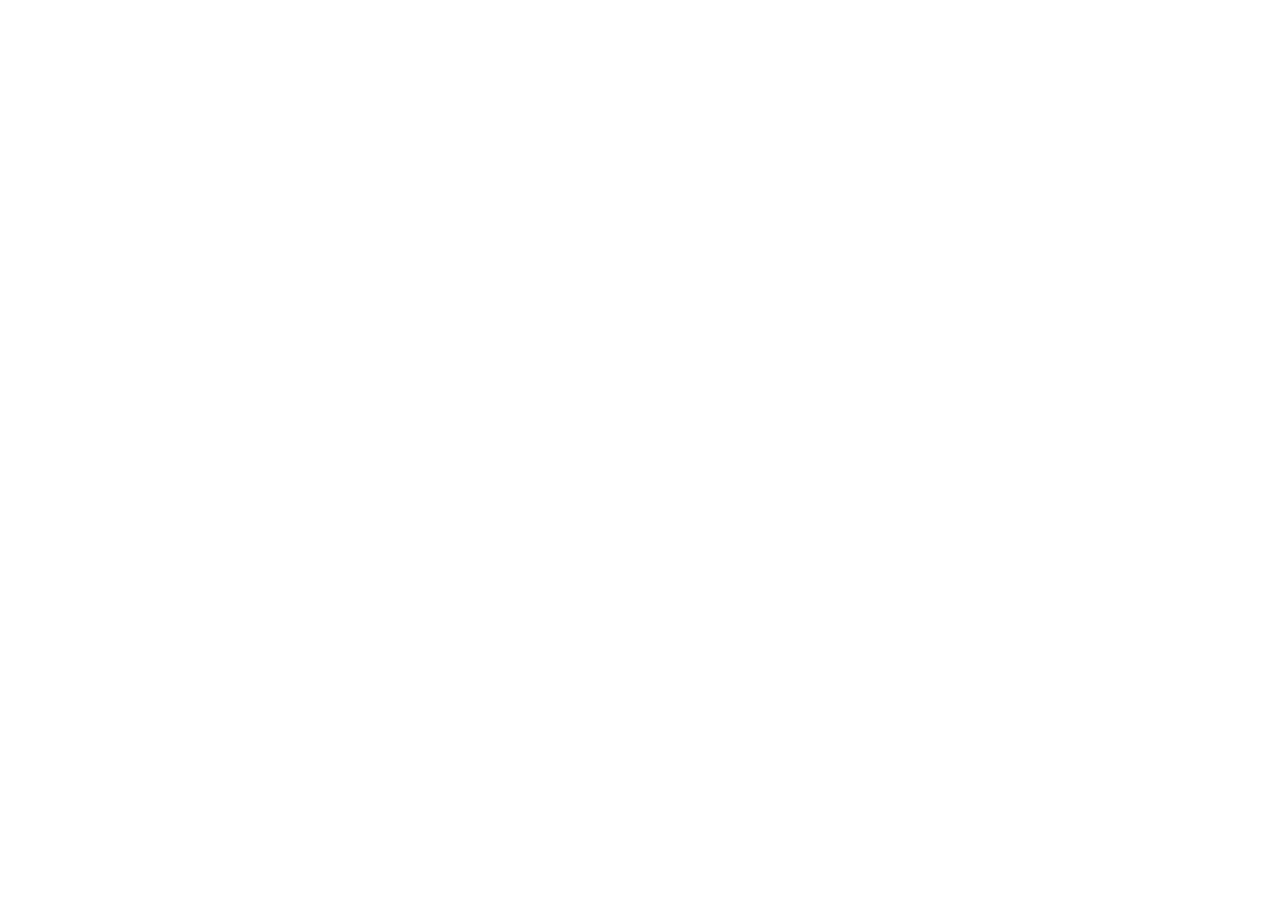
==== index.html @ 61090010 "Create apex redirect site" ====
<!doctype html>
<html lang="pt-BR">
  <head>
    <meta charset="utf-8">
    <meta name="viewport" content="width=device-width, initial-scale=1">
    <meta http-equiv="refresh" content="0;url=https://www.vitalos.com.br/">
    <link rel="canonical" href="https://www.vitalos.com.br/">
    <title>VitalOS — redirecionando</title>
    <script>
      (() => {
        const destination = new URL("https://www.vitalos.com.br/");
        destination.pathname = window.location.pathname || "/";
        destination.search = window.location.search;
        destination.hash = window.location.hash;
        window.location.replace(destination.href);
      })();
    </script>
  </head>
  <body>
    <p>
      Redirecionando para
      <a id="fallback" href="https://www.vitalos.com.br/">www.vitalos.com.br</a>.
    </p>
    <script>
      const fallback = document.getElementById("fallback");
      const destination = new URL("https://www.vitalos.com.br/");
      destination.pathname = window.location.pathname || "/";
      destination.search = window.location.search;
      destination.hash = window.location.hash;
      fallback.href = destination.href;
    </script>
  </body>
</html>
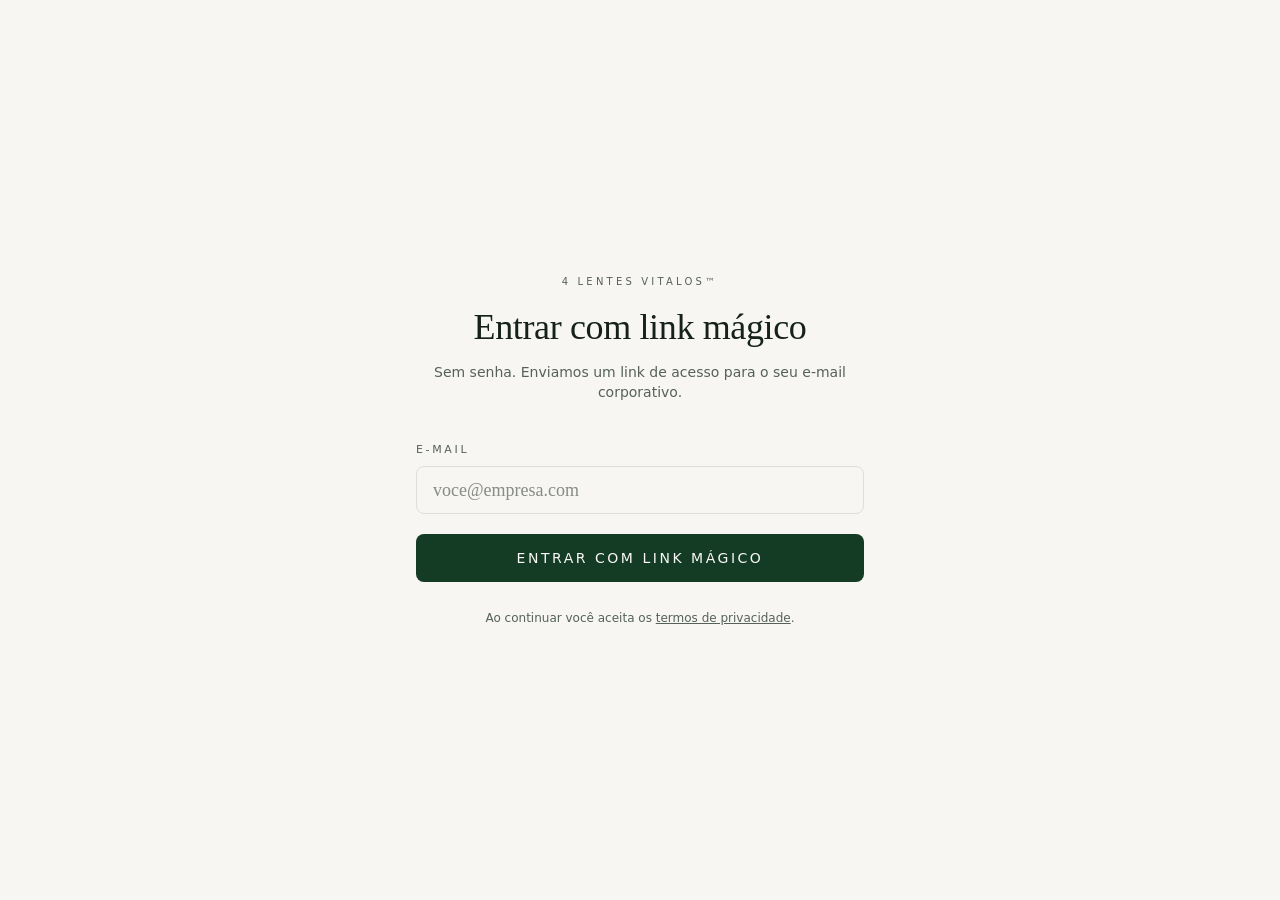
==== commit 9c47d1c9: "Serve hydrated VitalOS frontend" ====
--- a/index.html
+++ b/index.html
@@ -1,33 +1 @@
-<!doctype html>
-<html lang="pt-BR">
-  <head>
-    <meta charset="utf-8">
-    <meta name="viewport" content="width=device-width, initial-scale=1">
-    <meta http-equiv="refresh" content="0;url=https://www.vitalos.com.br/">
-    <link rel="canonical" href="https://www.vitalos.com.br/">
-    <title>VitalOS — redirecionando</title>
-    <script>
-      (() => {
-        const destination = new URL("https://www.vitalos.com.br/");
-        destination.pathname = window.location.pathname || "/";
-        destination.search = window.location.search;
-        destination.hash = window.location.hash;
-        window.location.replace(destination.href);
-      })();
-    </script>
-  </head>
-  <body>
-    <p>
-      Redirecionando para
-      <a id="fallback" href="https://www.vitalos.com.br/">www.vitalos.com.br</a>.
-    </p>
-    <script>
-      const fallback = document.getElementById("fallback");
-      const destination = new URL("https://www.vitalos.com.br/");
-      destination.pathname = window.location.pathname || "/";
-      destination.search = window.location.search;
-      destination.hash = window.location.hash;
-      fallback.href = destination.href;
-    </script>
-  </body>
-</html>
+<!DOCTYPE html><html lang="pt-BR"><head><meta charSet="utf-8"/><meta name="viewport" content="width=device-width, initial-scale=1, viewport-fit=cover"/><link rel="preload" as="image" href="/brand/vitalos/vitalos-logo-horizontal-on-light.png"/><link rel="preload" as="image" href="/brand/vitalos/vitalos-logo-horizontal-on-dark.png"/><link rel="preload" as="image" href="/brand/vitalos/vitalos-mark-512.png"/><link rel="stylesheet" href="/assets/styles-xPXv6V91.css" data-precedence="default"/><title>Programa VitalOS™ — Felicidade e Crescimento para Todos</title><meta name="theme-color" content="#0B3D2E"/><meta name="author" content="4 Lentes VitalOS™"/><meta property="og:type" content="website"/><meta name="twitter:card" content="summary_large_image"/><meta property="og:title" content="Programa VitalOS™ — Felicidade e Crescimento para Todos"/><meta name="twitter:title" content="Programa VitalOS™ — Felicidade e Crescimento para Todos"/><meta property="og:description" content="VitalOS™ — Sistema Operacional da Vitalidade Organizacional. Transforme bem-estar, riscos psicossociais, cultura e performance em dados, ações e evidências."/><meta name="twitter:description" content="VitalOS™ — Sistema Operacional da Vitalidade Organizacional. Transforme bem-estar, riscos psicossociais, cultura e performance em dados, ações e evidências."/><meta property="og:image" content="https://storage.googleapis.com/gpt-engineer-file-uploads/attachments/og-images/af93e811-644d-46bc-98b3-d017d7d1313d"/><meta name="twitter:image" content="https://storage.googleapis.com/gpt-engineer-file-uploads/attachments/og-images/af93e811-644d-46bc-98b3-d017d7d1313d"/><meta name="description" content="VitalOS™ — Sistema Operacional da Vitalidade Organizacional. Transforme bem-estar, riscos psicossociais, cultura e performance em dados, ações e evidências."/><link rel="modulepreload" href="/assets/index-wh8GERCK.js"/><link rel="modulepreload" href="/assets/rolldown-runtime-B0Z9INg1.js"/><link rel="modulepreload" href="/assets/jsx-runtime-Dos8vwWE.js"/><link rel="modulepreload" href="/assets/createServerFn-BAAd2Fgl.js"/><link rel="modulepreload" href="/assets/link-DqkA7-eq.js"/><link rel="modulepreload" href="/assets/lazyRouteComponent-BKZQRgir.js"/><link rel="modulepreload" href="/assets/redirect-DtIAAt0y.js"/><link rel="modulepreload" href="/assets/useMatch-CO6NTP0E.js"/><link rel="modulepreload" href="/assets/useNavigate-CS8U8VjF.js"/><link rel="modulepreload" href="/assets/iev-framework-gJcHrOOM.js"/><link rel="modulepreload" href="/assets/preload-helper-Czpn1I53.js"/><link rel="modulepreload" href="/assets/types-D5HJHnXB.js"/><link rel="modulepreload" href="/assets/sector-link.functions-DRxWRBgh.js"/><link rel="modulepreload" href="/assets/routes-3_QSzkqq.js"/><link rel="modulepreload" href="/assets/createLucideIcon-OVrSVBB_.js"/><link rel="modulepreload" href="/assets/arrow-right-CBW9nzmQ.js"/><link rel="modulepreload" href="/assets/useLandingModal-4YB6lg36.js"/><link rel="modulepreload" href="/assets/book-open-j8yvwRu8.js"/><link rel="modulepreload" href="/assets/bot-QfS--9bY.js"/><link rel="modulepreload" href="/assets/check-Bnscks2J.js"/><link rel="modulepreload" href="/assets/DemoGate-ChkL1fBG.js"/><link rel="modulepreload" href="/assets/file-check-corner-0uuWAWVE.js"/><link rel="modulepreload" href="/assets/grid-3x3-B8Vvi_XH.js"/><link rel="modulepreload" href="/assets/VitalOSBrand-C9eFkyzv.js"/><link rel="modulepreload" href="/assets/rocket-CfbBhVOn.js"/><link rel="modulepreload" href="/assets/shield-check-BTZwX0Tf.js"/><link rel="modulepreload" href="/assets/users-cWrSa-gc.js"/><link rel="modulepreload" href="/assets/proxy-DKsdoWNz.js"/><link rel="modulepreload" href="/assets/dialog-CTGKbFCL.js"/></head><body><!--$--><div class="min-h-dvh bg-background text-foreground"><a href="#landing-main" class="sr-only focus:not-sr-only focus:absolute focus:left-4 focus:top-4 focus:z-[100] focus:rounded-md focus:bg-foreground focus:px-4 focus:py-2 focus:text-sm focus:font-medium focus:text-background">Pular para o conteúdo</a><header class="sticky top-0 z-40 border-b border-border/60 bg-background/82 shadow-[0_1px_0_color-mix(in_oklab,var(--color-border)_55%,transparent)] backdrop-blur-xl supports-[backdrop-filter]:bg-background/72"><div class="mx-auto flex h-[4.5rem] max-w-6xl items-center justify-between gap-3 px-4 sm:px-6"><a aria-label="Programa VitalOS — página inicial" class="flex min-w-0 shrink-0 items-center transition-transform duration-300 hover:-translate-y-0.5 active" href="/" data-status="active" aria-current="page"><img src="/brand/vitalos/vitalos-logo-horizontal-on-light.png" width="1200" height="299" alt="" aria-hidden="true" class="object-contain dark:hidden h-9 w-auto max-w-[175px] md:h-12 md:max-w-[220px]"/><img src="/brand/vitalos/vitalos-logo-horizontal-on-dark.png" width="1200" height="299" alt="" aria-hidden="true" class="hidden object-contain dark:block h-9 w-auto max-w-[175px] md:h-12 md:max-w-[220px]"/></a><nav class="hidden items-center gap-1 rounded-full border border-border/60 bg-card/55 p-1 shadow-sm backdrop-blur lg:flex" aria-label="Navegação da página"><a href="#solucao" class="rounded-full px-3 py-2 text-xs font-medium text-muted-foreground transition-colors hover:bg-background/80 hover:text-foreground">Solução</a><a href="#metodologia" class="rounded-full px-3 py-2 text-xs font-medium text-muted-foreground transition-colors hover:bg-background/80 hover:text-foreground">Metodologia</a><a href="#aplicacoes" class="rounded-full px-3 py-2 text-xs font-medium text-muted-foreground transition-colors hover:bg-background/80 hover:text-foreground">Aplicações</a></nav><div class="flex shrink-0 items-center gap-1.5 sm:gap-2"><button class="inline-flex items-center justify-center gap-2 whitespace-nowrap rounded-md text-sm font-medium cursor-pointer transition-colors focus-visible:outline-none focus-visible:ring-1 focus-visible:ring-ring disabled:pointer-events-none disabled:opacity-50 disabled:cursor-not-allowed [&amp;_svg]:pointer-events-none [&amp;_svg]:size-4 [&amp;_svg]:shrink-0 hover:bg-accent hover:text-accent-foreground h-9 w-9" aria-label="Alternar para tema claro"><svg xmlns="http://www.w3.org/2000/svg" width="24" height="24" viewBox="0 0 24 24" fill="none" stroke="currentColor" stroke-width="2" stroke-linecap="round" stroke-linejoin="round" class="lucide lucide-sun h-4 w-4" aria-hidden="true"><circle cx="12" cy="12" r="4"></circle><path d="M12 2v2"></path><path d="M12 20v2"></path><path d="m4.93 4.93 1.41 1.41"></path><path d="m17.66 17.66 1.41 1.41"></path><path d="M2 12h2"></path><path d="M20 12h2"></path><path d="m6.34 17.66-1.41 1.41"></path><path d="m19.07 4.93-1.41 1.41"></path></svg></button><button class="items-center justify-center gap-2 whitespace-nowrap font-medium cursor-pointer transition-colors focus-visible:outline-none focus-visible:ring-1 focus-visible:ring-ring disabled:pointer-events-none disabled:opacity-50 disabled:cursor-not-allowed [&amp;_svg]:pointer-events-none [&amp;_svg]:size-4 [&amp;_svg]:shrink-0 hover:bg-accent hover:text-accent-foreground h-8 rounded-md px-3 text-xs hidden xl:inline-flex">Entrar no app</button><button class="inline-flex items-center justify-center gap-2 whitespace-nowrap font-medium cursor-pointer transition-colors focus-visible:outline-none focus-visible:ring-1 focus-visible:ring-ring disabled:pointer-events-none disabled:opacity-50 disabled:cursor-not-allowed [&amp;_svg]:pointer-events-none [&amp;_svg]:size-4 [&amp;_svg]:shrink-0 bg-primary text-primary-foreground hover:bg-primary/90 h-8 text-xs rounded-full px-3 shadow-md shadow-primary/15 sm:px-4"><span class="sm:hidden">Agendar</span><span class="hidden sm:inline">Agendar demonstração</span></button></div></div></header><main id="landing-main" tabindex="-1" class="outline-none"><section class="relative isolate overflow-hidden border-b border-white/10 bg-[#03100f] text-white"><div aria-hidden="true" class="absolute inset-0 -z-30 bg-cover bg-center opacity-95" style="background-image:url(/assets/hero-institutional-grid-background-DCF70Q7T.jpg)"></div><div aria-hidden="true" class="absolute inset-0 -z-20 bg-[linear-gradient(90deg,#03100f_0%,rgba(3,16,15,0.94)_30%,rgba(3,16,15,0.68)_58%,rgba(3,16,15,0.42)_100%)]"></div><div aria-hidden="true" class="absolute inset-0 -z-10 bg-[linear-gradient(rgba(255,255,255,0.035)_1px,transparent_1px),linear-gradient(90deg,rgba(255,255,255,0.035)_1px,transparent_1px)] bg-[size:88px_88px] opacity-80 [mask-image:linear-gradient(90deg,black_0%,black_54%,transparent_100%)]"></div><div aria-hidden="true" class="pointer-events-none absolute left-0 top-0 -z-10 h-full w-[58%] bg-[radial-gradient(circle_at_25%_20%,rgba(201,162,39,0.16)_0%,transparent_34%),radial-gradient(circle_at_70%_86%,rgba(0,180,150,0.14)_0%,transparent_42%)]"></div><div class="mx-auto grid min-h-[calc(100svh-4.5rem)] max-w-6xl items-center gap-10 px-4 py-14 sm:min-h-[680px] sm:px-6 sm:py-20 lg:grid-cols-[0.95fr_1.05fr] lg:py-24"><div class="min-w-0 max-w-3xl" style="opacity:0;transform:translateY(14px)"><p class="inline-flex max-w-full items-start gap-2 rounded-2xl border border-white/15 bg-white/[0.08] px-3 py-2 text-[10px] font-medium uppercase leading-relaxed tracking-[0.16em] text-white/70 backdrop-blur sm:items-center sm:rounded-full sm:py-1 sm:text-xs sm:tracking-[0.18em]"><span class="mt-1.5 h-1.5 w-1.5 shrink-0 rounded-full bg-accent sm:mt-1" aria-hidden="true"></span><span>NR-1 EM VIGOR · RISCOS PSICOSSOCIAIS NO GRO/PGR</span></p><h1 class="mt-6 max-w-4xl font-serif text-[clamp(2.5rem,10vw,3.75rem)] leading-[1.02] tracking-[-0.035em] text-white sm:text-6xl lg:text-[4.2rem]">O Sistema Operacional da<!-- --> <span class="bg-gradient-to-r from-accent via-[#d9f66f] to-emerald-300 bg-clip-text text-transparent drop-shadow-[0_0_18px_rgba(201,162,39,0.28)]">Vitalidade Organizacional</span></h1><p class="mt-6 max-w-2xl text-base leading-relaxed text-white/[0.72] sm:text-lg">Transforme a adequação à NR-1 em uma jornada contínua de diagnóstico, aprendizagem e transformação. O VitalOS combina dados agregados, ciência da felicidade aplicada e planos de ação para proteger pessoas, fortalecer equipes e evidenciar a evolução.</p><div class="mt-8 grid gap-3 sm:flex sm:flex-wrap sm:items-center"><button class="inline-flex items-center justify-center gap-2 whitespace-nowrap text-sm font-medium cursor-pointer transition-colors focus-visible:outline-none focus-visible:ring-1 focus-visible:ring-ring disabled:pointer-events-none disabled:opacity-50 disabled:cursor-not-allowed [&amp;_svg]:pointer-events-none [&amp;_svg]:size-4 [&amp;_svg]:shrink-0 h-10 rounded-md px-8 w-full sm:w-auto min-h-11 bg-accent text-accent-foreground shadow-lg shadow-accent/20 hover:bg-accent/90 hover:shadow-xl hover:shadow-accent/25">Avaliar a prontidão da organização para a NR-1</button><button class="inline-flex items-center justify-center gap-2 whitespace-nowrap text-sm font-medium cursor-pointer transition-colors focus-visible:outline-none focus-visible:ring-1 focus-visible:ring-ring disabled:pointer-events-none disabled:opacity-50 disabled:cursor-not-allowed [&amp;_svg]:pointer-events-none [&amp;_svg]:size-4 [&amp;_svg]:shrink-0 h-10 rounded-md px-8 w-full sm:w-auto min-h-11 border border-white/40 bg-white/5 text-white shadow-none hover:border-white/60 hover:bg-white/15 hover:text-white">Conhecer Sistema VitalOS</button></div><ul class="mt-8 flex flex-wrap gap-2 sm:max-w-2xl" aria-label="Princípios da plataforma"><li class="rounded-full border border-white/15 bg-white/[0.07] px-3 py-1 text-xs text-white/[0.65] backdrop-blur">k-anonimato ≥ 5</li><li class="rounded-full border border-white/15 bg-white/[0.07] px-3 py-1 text-xs text-white/[0.65] backdrop-blur">Dados agregados</li><li class="rounded-full border border-white/15 bg-white/[0.07] px-3 py-1 text-xs text-white/[0.65] backdrop-blur">Consentimento como produto</li><li class="rounded-full border border-white/15 bg-white/[0.07] px-3 py-1 text-xs text-white/[0.65] backdrop-blur">WCAG 2.2 AA</li></ul></div><div class="hidden justify-self-end lg:block" style="opacity:0;transform:translateY(18px)"><div class="w-[360px] rounded-2xl border border-accent/30 bg-accent/[0.08] p-5 shadow-2xl shadow-black/35 backdrop-blur-md"><p class="text-[10px] font-semibold uppercase tracking-[0.18em] text-accent drop-shadow-[0_0_10px_rgba(201,162,39,0.35)]">Inovação e Compliance</p><div class="mt-4 grid grid-cols-2 gap-2"><span class="rounded-xl border border-white/10 bg-white/[0.06] px-3 py-2 text-xs text-white/[0.72]">Ciência da felicidade</span><span class="rounded-xl border border-white/10 bg-white/[0.06] px-3 py-2 text-xs text-white/[0.72]">IA aplicada</span><span class="rounded-xl border border-white/10 bg-white/[0.06] px-3 py-2 text-xs text-white/[0.72]">ESG &amp; ODS</span><span class="rounded-xl border border-white/10 bg-white/[0.06] px-3 py-2 text-xs text-white/[0.72]">NR-1 &amp; ISO 45003</span></div><div class="mt-5 h-px bg-gradient-to-r from-transparent via-accent/50 to-transparent"></div><p class="mt-4 font-serif text-xl leading-tight text-white">Meça o invisível. Desenvolva pessoas. Proteja a organização. Evidencie a evolução.</p></div></div></div></section><section class="landing-light-grid relative overflow-hidden border-b border-border/40 bg-background py-16 sm:py-20"><div aria-hidden="true" class="pointer-events-none absolute inset-0 bg-[linear-gradient(to_right,color-mix(in_oklab,var(--color-border)_42%,transparent)_1px,transparent_1px),linear-gradient(to_bottom,color-mix(in_oklab,var(--color-border)_34%,transparent)_1px,transparent_1px)] bg-[size:64px_64px] opacity-35"></div><div aria-hidden="true" class="pointer-events-none absolute inset-x-0 top-0 h-px bg-gradient-to-r from-transparent via-destructive/35 to-transparent"></div><div class="relative mx-auto max-w-6xl px-6"><p class="text-xs uppercase tracking-[0.18em] text-muted-foreground">O problema</p><h2 class="mt-2 max-w-3xl font-serif text-2xl text-foreground sm:text-3xl">Quase sempre, o risco humano só aparece quando já é tarde</h2><p class="mt-3 max-w-2xl text-base leading-relaxed text-muted-foreground">A maior parte das organizações só percebe seus riscos humanos quando eles já viraram afastamento, turnover, conflito, baixa produtividade ou passivo trabalhista. O VitalOS ajuda gestores a enxergar antes, agir melhor e comprovar evolução com dados.</p><ul class="mt-10 grid gap-4 sm:grid-cols-2 lg:grid-cols-3"><li class="landing-light-card group flex items-start gap-4 rounded-2xl p-5 transition-all hover:-translate-y-0.5 hover:border-destructive/40 hover:shadow-xl"><span aria-hidden="true" class="landing-light-icon relative mt-0.5 flex h-12 w-12 shrink-0 items-center justify-center rounded-2xl text-destructive ring-1 ring-inset ring-destructive/20"><span class="absolute inset-0 rounded-2xl bg-destructive/0 transition-colors group-hover:bg-destructive/5"></span><svg xmlns="http://www.w3.org/2000/svg" width="24" height="24" viewBox="0 0 24 24" fill="none" stroke="currentColor" stroke-width="2" stroke-linecap="round" stroke-linejoin="round" class="lucide lucide-shield-alert relative h-5 w-5" aria-hidden="true"><path d="M20 13c0 5-3.5 7.5-7.66 8.95a1 1 0 0 1-.67-.01C7.5 20.5 4 18 4 13V6a1 1 0 0 1 1-1c2 0 4.5-1.2 6.24-2.72a1.17 1.17 0 0 1 1.52 0C14.51 3.81 17 5 19 5a1 1 0 0 1 1 1z"></path><path d="M12 8v4"></path><path d="M12 16h.01"></path></svg></span><p class="text-sm font-medium leading-snug text-card-foreground">Riscos psicossociais não mapeados</p></li><li class="landing-light-card group flex items-start gap-4 rounded-2xl p-5 transition-all hover:-translate-y-0.5 hover:border-destructive/40 hover:shadow-xl"><span aria-hidden="true" class="landing-light-icon relative mt-0.5 flex h-12 w-12 shrink-0 items-center justify-center rounded-2xl text-destructive ring-1 ring-inset ring-destructive/20"><span class="absolute inset-0 rounded-2xl bg-destructive/0 transition-colors group-hover:bg-destructive/5"></span><svg xmlns="http://www.w3.org/2000/svg" width="24" height="24" viewBox="0 0 24 24" fill="none" stroke="currentColor" stroke-width="2" stroke-linecap="round" stroke-linejoin="round" class="lucide lucide-puzzle relative h-5 w-5" aria-hidden="true"><path d="M15.39 4.39a1 1 0 0 0 1.68-.474 2.5 2.5 0 1 1 3.014 3.015 1 1 0 0 0-.474 1.68l1.683 1.682a2.414 2.414 0 0 1 0 3.414L19.61 15.39a1 1 0 0 1-1.68-.474 2.5 2.5 0 1 0-3.014 3.015 1 1 0 0 1 .474 1.68l-1.683 1.682a2.414 2.414 0 0 1-3.414 0L8.61 19.61a1 1 0 0 0-1.68.474 2.5 2.5 0 1 1-3.014-3.015 1 1 0 0 0 .474-1.68l-1.683-1.682a2.414 2.414 0 0 1 0-3.414L4.39 8.61a1 1 0 0 1 1.68.474 2.5 2.5 0 1 0 3.014-3.015 1 1 0 0 1-.474-1.68l1.683-1.682a2.414 2.414 0 0 1 3.414 0z"></path></svg></span><p class="text-sm font-medium leading-snug text-card-foreground">Clima e cultura fragmentados</p></li><li class="landing-light-card group flex items-start gap-4 rounded-2xl p-5 transition-all hover:-translate-y-0.5 hover:border-destructive/40 hover:shadow-xl"><span aria-hidden="true" class="landing-light-icon relative mt-0.5 flex h-12 w-12 shrink-0 items-center justify-center rounded-2xl text-destructive ring-1 ring-inset ring-destructive/20"><span class="absolute inset-0 rounded-2xl bg-destructive/0 transition-colors group-hover:bg-destructive/5"></span><svg xmlns="http://www.w3.org/2000/svg" width="24" height="24" viewBox="0 0 24 24" fill="none" stroke="currentColor" stroke-width="2" stroke-linecap="round" stroke-linejoin="round" class="lucide lucide-battery-low relative h-5 w-5" aria-hidden="true"><path d="M22 14v-4"></path><path d="M6 14v-4"></path><rect x="2" y="6" width="16" height="12" rx="2"></rect></svg></span><p class="text-sm font-medium leading-snug text-card-foreground">Baixa energia emocional</p></li><li class="landing-light-card group flex items-start gap-4 rounded-2xl p-5 transition-all hover:-translate-y-0.5 hover:border-destructive/40 hover:shadow-xl"><span aria-hidden="true" class="landing-light-icon relative mt-0.5 flex h-12 w-12 shrink-0 items-center justify-center rounded-2xl text-destructive ring-1 ring-inset ring-destructive/20"><span class="absolute inset-0 rounded-2xl bg-destructive/0 transition-colors group-hover:bg-destructive/5"></span><svg xmlns="http://www.w3.org/2000/svg" width="24" height="24" viewBox="0 0 24 24" fill="none" stroke="currentColor" stroke-width="2" stroke-linecap="round" stroke-linejoin="round" class="lucide lucide-gem relative h-5 w-5" aria-hidden="true"><path d="M10.5 3 8 9l4 13 4-13-2.5-6"></path><path d="M17 3a2 2 0 0 1 1.6.8l3 4a2 2 0 0 1 .013 2.382l-7.99 10.986a2 2 0 0 1-3.247 0l-7.99-10.986A2 2 0 0 1 2.4 7.8l2.998-3.997A2 2 0 0 1 7 3z"></path><path d="M2 9h20"></path></svg></span><p class="text-sm font-medium leading-snug text-card-foreground">Talentos subutilizados</p></li><li class="landing-light-card group flex items-start gap-4 rounded-2xl p-5 transition-all hover:-translate-y-0.5 hover:border-destructive/40 hover:shadow-xl"><span aria-hidden="true" class="landing-light-icon relative mt-0.5 flex h-12 w-12 shrink-0 items-center justify-center rounded-2xl text-destructive ring-1 ring-inset ring-destructive/20"><span class="absolute inset-0 rounded-2xl bg-destructive/0 transition-colors group-hover:bg-destructive/5"></span><svg xmlns="http://www.w3.org/2000/svg" width="24" height="24" viewBox="0 0 24 24" fill="none" stroke="currentColor" stroke-width="2" stroke-linecap="round" stroke-linejoin="round" class="lucide lucide-file-x relative h-5 w-5" aria-hidden="true"><path d="M6 22a2 2 0 0 1-2-2V4a2 2 0 0 1 2-2h8a2.4 2.4 0 0 1 1.704.706l3.588 3.588A2.4 2.4 0 0 1 20 8v12a2 2 0 0 1-2 2z"></path><path d="M14 2v5a1 1 0 0 0 1 1h5"></path><path d="m14.5 12.5-5 5"></path><path d="m9.5 12.5 5 5"></path></svg></span><p class="text-sm font-medium leading-snug text-card-foreground">Falta de evidências para ESG, RH e governança</p></li><li class="landing-light-card group flex items-start gap-4 rounded-2xl p-5 transition-all hover:-translate-y-0.5 hover:border-destructive/40 hover:shadow-xl"><span aria-hidden="true" class="landing-light-icon relative mt-0.5 flex h-12 w-12 shrink-0 items-center justify-center rounded-2xl text-destructive ring-1 ring-inset ring-destructive/20"><span class="absolute inset-0 rounded-2xl bg-destructive/0 transition-colors group-hover:bg-destructive/5"></span><svg xmlns="http://www.w3.org/2000/svg" width="24" height="24" viewBox="0 0 24 24" fill="none" stroke="currentColor" stroke-width="2" stroke-linecap="round" stroke-linejoin="round" class="lucide lucide-activity relative h-5 w-5" aria-hidden="true"><path d="M22 12h-2.48a2 2 0 0 0-1.93 1.46l-2.35 8.36a.25.25 0 0 1-.48 0L9.24 2.18a.25.25 0 0 0-.48 0l-2.35 8.36A2 2 0 0 1 4.49 12H2"></path></svg></span><p class="text-sm font-medium leading-snug text-card-foreground">Ações de bem-estar sem mensuração de impacto</p></li></ul></div></section><section class="border-y border-border/40 py-16 sm:py-20"><div class="mx-auto max-w-6xl px-6"><div class="mx-auto max-w-2xl text-center" style="opacity:0;transform:translateY(12px)"><p class="text-xs font-medium uppercase tracking-[0.2em] text-accent">Por que isso importa</p><h2 class="mt-2 font-serif text-3xl leading-tight text-foreground sm:text-4xl">De um custo silencioso a um<!-- --> <span class="bg-gradient-to-r from-amber-500 to-emerald-500 bg-clip-text text-transparent">florescimento organizacional</span></h2><p class="mt-3 text-base leading-relaxed text-muted-foreground">O adoecimento mental tem um custo econômico gigante — mas florescer gera retorno comprovado. A Ciência da Felicidade transforma uma coisa na outra, com base em evidências.</p></div><div class="mt-12 grid items-stretch gap-4 lg:grid-cols-[1fr_auto_1fr]"><div><p class="mb-3 flex items-center gap-2 text-sm font-semibold text-rose-600 dark:text-rose-400"><span class="h-2 w-2 rounded-full bg-rose-500" aria-hidden="true"></span> <!-- -->O custo de não cuidar</p><ul class="space-y-3"><li class="rounded-2xl border border-rose-500/20 bg-rose-500/5 p-4" style="opacity:0;transform:translateX(-10px)"><p class="font-serif text-2xl font-semibold text-rose-600 dark:text-rose-300">US$ 5 tri/ano</p><p class="mt-0.5 text-sm text-card-foreground">Impacto econômico global das condições de saúde mental</p><p class="mt-1 text-xs text-muted-foreground">Impacto agregado estimado (produtividade, absenteísmo, presenteísmo), não gasto direto.</p><p class="mt-1 text-[11px] uppercase tracking-wide text-muted-foreground/70">OMS · materiais Sodexo (2024)</p></li><li class="rounded-2xl border border-rose-500/20 bg-rose-500/5 p-4" style="opacity:0;transform:translateX(-10px)"><p class="font-serif text-2xl font-semibold text-rose-600 dark:text-rose-300">US$ 1 tri/ano</p><p class="mt-0.5 text-sm text-card-foreground">Perda de produtividade por depressão e ansiedade</p><p class="mt-1 text-[11px] uppercase tracking-wide text-muted-foreground/70">OMS / OIT</p></li><li class="rounded-2xl border border-rose-500/20 bg-rose-500/5 p-4" style="opacity:0;transform:translateX(-10px)"><p class="font-serif text-2xl font-semibold text-rose-600 dark:text-rose-300">12 bi dias/ano</p><p class="mt-0.5 text-sm text-card-foreground">Dias de trabalho perdidos por depressão e ansiedade</p><p class="mt-1 text-[11px] uppercase tracking-wide text-muted-foreground/70">OMS / OIT</p></li><li class="rounded-2xl border border-rose-500/20 bg-rose-500/5 p-4" style="opacity:0;transform:translateX(-10px)"><p class="font-serif text-2xl font-semibold text-rose-600 dark:text-rose-300">US$ 16 tri</p><p class="mt-0.5 text-sm text-card-foreground">Projeção de custo acumulado até 2030 sem intervenção</p><p class="mt-1 text-xs text-muted-foreground">Projeção; o valor varia conforme a metodologia (anual vs. acumulado).</p><p class="mt-1 text-[11px] uppercase tracking-wide text-muted-foreground/70">Estimativas internacionais de economia da saúde mental</p></li></ul></div><div class="flex flex-row items-center justify-center gap-2 lg:flex-col"><span class="hidden h-full w-px bg-gradient-to-b from-rose-500/30 via-border to-emerald-500/30 lg:block"></span><span aria-hidden="true" class="flex h-11 w-11 items-center justify-center rounded-full border border-border bg-card text-primary shadow-sm lg:rotate-90"><svg xmlns="http://www.w3.org/2000/svg" width="24" height="24" viewBox="0 0 24 24" fill="none" stroke="currentColor" stroke-width="2" stroke-linecap="round" stroke-linejoin="round" class="lucide lucide-arrow-right h-5 w-5" aria-hidden="true"><path d="M5 12h14"></path><path d="m12 5 7 7-7 7"></path></svg></span><span class="text-[10px] uppercase tracking-[0.2em] text-muted-foreground lg:[writing-mode:vertical-rl]">transformar</span><span class="hidden h-full w-px bg-gradient-to-b from-rose-500/30 via-border to-emerald-500/30 lg:block"></span></div><div><div class="mb-4"><p class="flex items-start gap-2 text-sm font-semibold leading-snug text-emerald-700 dark:text-emerald-300"><span class="mt-1.5 h-2 w-2 shrink-0 rounded-full bg-emerald-500" aria-hidden="true"></span>Benefícios organizacionais e econômicos de promover a felicidade para todos</p><p class="mt-2 pl-4 text-xs leading-relaxed text-muted-foreground">Compilação de indicadores citados na literatura de bem-estar organizacional (Gallup, Shawn Achor, Martin Seligman) — números ilustrativos de estudos distintos, não uma medição única e verificada.</p></div><div class="grid gap-2.5 sm:grid-cols-2"><div class="group relative isolate min-h-[148px] overflow-hidden rounded-2xl border bg-card/55 p-4 shadow-sm backdrop-blur transition-all hover:-translate-y-0.5 hover:shadow-lg border-emerald-500/25" style="opacity:0;transform:translateX(10px)"><span aria-hidden="true" class="absolute inset-0 -z-10 bg-gradient-to-br from-emerald-500/16 via-transparent to-transparent opacity-75"></span><svg xmlns="http://www.w3.org/2000/svg" width="24" height="24" viewBox="0 0 24 24" fill="none" stroke="currentColor" stroke-width="2" stroke-linecap="round" stroke-linejoin="round" class="lucide lucide-cog h-8 w-8 stroke-[1.7] text-emerald-600 dark:text-emerald-300 transition-transform duration-300 group-hover:scale-105" aria-hidden="true"><path d="M11 10.27 7 3.34"></path><path d="m11 13.73-4 6.93"></path><path d="M12 22v-2"></path><path d="M12 2v2"></path><path d="M14 12h8"></path><path d="m17 20.66-1-1.73"></path><path d="m17 3.34-1 1.73"></path><path d="M2 12h2"></path><path d="m20.66 17-1.73-1"></path><path d="m20.66 7-1.73 1"></path><path d="m3.34 17 1.73-1"></path><path d="m3.34 7 1.73 1"></path><circle cx="12" cy="12" r="2"></circle><circle cx="12" cy="12" r="8"></circle></svg><p class="mt-3 font-serif text-2xl font-semibold text-emerald-600 dark:text-emerald-300">+21%</p><p class="mt-0.5 text-sm leading-snug text-card-foreground">Produtividade</p></div><div class="group relative isolate min-h-[148px] overflow-hidden rounded-2xl border bg-card/55 p-4 shadow-sm backdrop-blur transition-all hover:-translate-y-0.5 hover:shadow-lg border-cyan-500/25" style="opacity:0;transform:translateX(10px)"><span aria-hidden="true" class="absolute inset-0 -z-10 bg-gradient-to-br from-cyan-500/16 via-transparent to-transparent opacity-75"></span><svg xmlns="http://www.w3.org/2000/svg" width="24" height="24" viewBox="0 0 24 24" fill="none" stroke="currentColor" stroke-width="2" stroke-linecap="round" stroke-linejoin="round" class="lucide lucide-workflow h-8 w-8 stroke-[1.7] text-cyan-600 dark:text-cyan-300 transition-transform duration-300 group-hover:scale-105" aria-hidden="true"><rect width="8" height="8" x="3" y="3" rx="2"></rect><path d="M7 11v4a2 2 0 0 0 2 2h4"></path><rect width="8" height="8" x="13" y="13" rx="2"></rect></svg><p class="mt-3 font-serif text-2xl font-semibold text-cyan-600 dark:text-cyan-300">+45%</p><p class="mt-0.5 text-sm leading-snug text-card-foreground">Adaptabilidade à mudança</p></div><div class="group relative isolate min-h-[148px] overflow-hidden rounded-2xl border bg-card/55 p-4 shadow-sm backdrop-blur transition-all hover:-translate-y-0.5 hover:shadow-lg border-rose-500/25" style="opacity:0;transform:translateX(10px)"><span aria-hidden="true" class="absolute inset-0 -z-10 bg-gradient-to-br from-rose-500/16 via-transparent to-transparent opacity-75"></span><svg xmlns="http://www.w3.org/2000/svg" width="24" height="24" viewBox="0 0 24 24" fill="none" stroke="currentColor" stroke-width="2" stroke-linecap="round" stroke-linejoin="round" class="lucide lucide-rocket h-8 w-8 stroke-[1.7] text-rose-600 dark:text-rose-300 transition-transform duration-300 group-hover:scale-105" aria-hidden="true"><path d="M12 15v5s3.03-.55 4-2c1.08-1.62 0-5 0-5"></path><path d="M4.5 16.5c-1.5 1.26-2 5-2 5s3.74-.5 5-2c.71-.84.7-2.13-.09-2.91a2.18 2.18 0 0 0-2.91-.09"></path><path d="M9 12a22 22 0 0 1 2-3.95A12.88 12.88 0 0 1 22 2c0 2.72-.78 7.5-6 11a22.4 22.4 0 0 1-4 2z"></path><path d="M9 12H4s.55-3.03 2-4c1.62-1.08 5 .05 5 .05"></path></svg><p class="mt-3 font-serif text-2xl font-semibold text-rose-600 dark:text-rose-300">+300%</p><p class="mt-0.5 text-sm leading-snug text-card-foreground">Inovação</p></div><div class="group relative isolate min-h-[148px] overflow-hidden rounded-2xl border bg-card/55 p-4 shadow-sm backdrop-blur transition-all hover:-translate-y-0.5 hover:shadow-lg border-amber-500/25" style="opacity:0;transform:translateX(10px)"><span aria-hidden="true" class="absolute inset-0 -z-10 bg-gradient-to-br from-amber-500/16 via-transparent to-transparent opacity-75"></span><svg xmlns="http://www.w3.org/2000/svg" width="24" height="24" viewBox="0 0 24 24" fill="none" stroke="currentColor" stroke-width="2" stroke-linecap="round" stroke-linejoin="round" class="lucide lucide-users h-8 w-8 stroke-[1.7] text-amber-600 dark:text-amber-300 transition-transform duration-300 group-hover:scale-105" aria-hidden="true"><path d="M16 21v-2a4 4 0 0 0-4-4H6a4 4 0 0 0-4 4v2"></path><path d="M16 3.128a4 4 0 0 1 0 7.744"></path><path d="M22 21v-2a4 4 0 0 0-3-3.87"></path><circle cx="9" cy="7" r="4"></circle></svg><p class="mt-3 font-serif text-2xl font-semibold text-amber-600 dark:text-amber-300">-37%</p><p class="mt-0.5 text-sm leading-snug text-card-foreground">Absenteísmo</p></div><div class="group relative isolate min-h-[148px] overflow-hidden rounded-2xl border bg-card/55 p-4 shadow-sm backdrop-blur transition-all hover:-translate-y-0.5 hover:shadow-lg border-emerald-500/25" style="opacity:0;transform:translateX(10px)"><span aria-hidden="true" class="absolute inset-0 -z-10 bg-gradient-to-br from-emerald-500/16 via-transparent to-transparent opacity-75"></span><svg xmlns="http://www.w3.org/2000/svg" width="24" height="24" viewBox="0 0 24 24" fill="none" stroke="currentColor" stroke-width="2" stroke-linecap="round" stroke-linejoin="round" class="lucide lucide-shield-check h-8 w-8 stroke-[1.7] text-emerald-600 dark:text-emerald-300 transition-transform duration-300 group-hover:scale-105" aria-hidden="true"><path d="M20 13c0 5-3.5 7.5-7.66 8.95a1 1 0 0 1-.67-.01C7.5 20.5 4 18 4 13V6a1 1 0 0 1 1-1c2 0 4.5-1.2 6.24-2.72a1.17 1.17 0 0 1 1.52 0C14.51 3.81 17 5 19 5a1 1 0 0 1 1 1z"></path><path d="m9 12 2 2 4-4"></path></svg><p class="mt-3 font-serif text-2xl font-semibold text-emerald-600 dark:text-emerald-300">-48%</p><p class="mt-0.5 text-sm leading-snug text-card-foreground">Acidentes de trabalho</p></div><div class="group relative isolate min-h-[148px] overflow-hidden rounded-2xl border bg-card/55 p-4 shadow-sm backdrop-blur transition-all hover:-translate-y-0.5 hover:shadow-lg border-cyan-500/25" style="opacity:0;transform:translateX(10px)"><span aria-hidden="true" class="absolute inset-0 -z-10 bg-gradient-to-br from-cyan-500/16 via-transparent to-transparent opacity-75"></span><svg xmlns="http://www.w3.org/2000/svg" width="24" height="24" viewBox="0 0 24 24" fill="none" stroke="currentColor" stroke-width="2" stroke-linecap="round" stroke-linejoin="round" class="lucide lucide-log-out h-8 w-8 stroke-[1.7] text-cyan-600 dark:text-cyan-300 transition-transform duration-300 group-hover:scale-105" aria-hidden="true"><path d="m16 17 5-5-5-5"></path><path d="M21 12H9"></path><path d="M9 21H5a2 2 0 0 1-2-2V5a2 2 0 0 1 2-2h4"></path></svg><p class="mt-3 font-serif text-2xl font-semibold text-cyan-600 dark:text-cyan-300">-59%</p><p class="mt-0.5 text-sm leading-snug text-card-foreground">Probabilidade de deixar a empresa</p></div><div class="group relative isolate min-h-[148px] overflow-hidden rounded-2xl border bg-card/55 p-4 shadow-sm backdrop-blur transition-all hover:-translate-y-0.5 hover:shadow-lg border-amber-500/25" style="opacity:0;transform:translateX(10px)"><span aria-hidden="true" class="absolute inset-0 -z-10 bg-gradient-to-br from-amber-500/16 via-transparent to-transparent opacity-75"></span><svg xmlns="http://www.w3.org/2000/svg" width="24" height="24" viewBox="0 0 24 24" fill="none" stroke="currentColor" stroke-width="2" stroke-linecap="round" stroke-linejoin="round" class="lucide lucide-flame h-8 w-8 stroke-[1.7] text-amber-600 dark:text-amber-300 transition-transform duration-300 group-hover:scale-105" aria-hidden="true"><path d="M12 3q1 4 4 6.5t3 5.5a1 1 0 0 1-14 0 5 5 0 0 1 1-3 1 1 0 0 0 5 0c0-2-1.5-3-1.5-5q0-2 2.5-4"></path></svg><p class="mt-3 font-serif text-2xl font-semibold text-amber-600 dark:text-amber-300">4x menor</p><p class="mt-0.5 text-sm leading-snug text-card-foreground">Probabilidade de burnout</p></div></div></div></div><div class="mt-8 grid items-center gap-6 rounded-3xl border border-border/70 bg-gradient-to-br from-card to-muted/40 p-6 shadow-sm sm:p-8" style="opacity:0;transform:translateY(12px)"><div><h3 class="font-serif text-2xl text-foreground">Bem-estar é investimento, não custo</h3><p class="mt-2 text-base leading-relaxed text-muted-foreground">Os números à esquerda mostram o preço de não agir; os da direita, sinais de florescer. No meio está a decisão: investir em educação positiva e gestão de riscos psicossociais (alinhada à NR-1) converte sofrimento evitável em produtividade, criatividade e saúde.</p><button class="inline-flex items-center justify-center gap-2 whitespace-nowrap text-sm font-medium cursor-pointer transition-colors focus-visible:outline-none focus-visible:ring-1 focus-visible:ring-ring disabled:pointer-events-none disabled:opacity-50 disabled:cursor-not-allowed [&amp;_svg]:pointer-events-none [&amp;_svg]:size-4 [&amp;_svg]:shrink-0 bg-primary text-primary-foreground shadow hover:bg-primary/90 h-10 rounded-md px-8 mt-4">Transformar dor em florescimento</button></div></div><p class="mt-5 text-center text-xs leading-relaxed text-muted-foreground/80">Valores de “custo” representam impacto econômico agregado estimado (não gasto direto) e projeções cuja metodologia varia entre fontes. Indicadores de retorno são ilustrativos, compilados de estudos organizacionais distintos — não constituem auditoria da VitalOS nem garantia de resultado.</p></div></section><section class="border-t border-border/40 bg-background py-16 sm:py-20"><div class="mx-auto max-w-3xl px-6 text-center"><div style="opacity:0;transform:translateY(14px)"><h2 class="font-serif text-2xl leading-tight text-foreground sm:text-3xl">Construa um baseline econômico com dados verificáveis.</h2><p class="mt-4 text-base leading-relaxed text-muted-foreground">O VitalOS ajuda a organização a estruturar indicadores relevantes para acompanhar o ciclo, como absenteísmo, rotatividade, participação, implementação de medidas e evolução dos planos de ação. A atribuição financeira e o cálculo de retorno exigem metodologia específica, dados históricos e validação conjunta com as áreas responsáveis.</p></div></div></section><section id="solucao" class="relative scroll-mt-24 overflow-hidden py-16 sm:py-20"><div aria-hidden="true" class="pointer-events-none absolute inset-x-0 top-0 -z-10 h-px bg-gradient-to-r from-transparent via-primary/40 to-transparent"></div><div class="mx-auto max-w-6xl px-6"><div id="nova-categoria" class="mx-auto max-w-3xl scroll-mt-24 text-center"><p class="text-xs uppercase tracking-[0.18em] text-muted-foreground">Nova categoria</p><h2 class="mt-2 font-serif text-2xl text-foreground sm:text-3xl">De programas isolados para um sistema operacional de florescimento humano com crescimento institucional</h2><p class="mt-3 text-base leading-relaxed text-muted-foreground">O Sistema Operacional VitalOS não é apenas uma pesquisa de clima, nem apenas um dashboard de RH. É uma infraestrutura de inteligência organizacional que integra diagnóstico, educação, transformação, IA, gamificação ética, relatórios e certificação em uma jornada anual de evolução, conectando florescimento humano, compliance, ESG social e crescimento institucional em linguagem executiva.</p></div><div class="mt-12 overflow-hidden rounded-3xl border border-border/70 bg-card shadow-sm"><div class="grid gap-0 lg:grid-cols-[0.9fr_1.4fr]"><div class="border-b border-border/60 bg-primary/5 p-6 sm:p-8 lg:border-r lg:border-b-0"><div class="flex flex-col gap-5 rounded-3xl border border-accent/25 bg-background/65 p-5 shadow-xl shadow-primary/5 backdrop-blur"><div class="flex items-center gap-4"><img src="/brand/vitalos/vitalos-mark-512.png" width="512" height="512" alt="" aria-hidden="true" class="shrink-0 object-contain h-[76px] w-[76px] md:h-[88px] md:w-[88px] drop-shadow-[0_0_18px_rgba(201,162,39,0.26)]"/><div><p class="text-[10px] font-semibold uppercase tracking-[0.18em] text-accent">IVO</p><p class="font-serif text-xl leading-tight text-card-foreground">Índice de Vitalidade Organizacional</p><p class="mt-1 text-xs leading-relaxed text-muted-foreground">Vitalidade que conecta pessoas, vínculos, liderança e sistema institucional.</p></div></div><div class="grid grid-cols-2 gap-2"><span class="rounded-xl border border-border/60 bg-card/70 px-3 py-2 text-[10px] font-semibold uppercase tracking-[0.14em] text-primary">EU</span><span class="rounded-xl border border-border/60 bg-card/70 px-3 py-2 text-[10px] font-semibold uppercase tracking-[0.14em] text-primary">NÓS</span><span class="rounded-xl border border-border/60 bg-card/70 px-3 py-2 text-[10px] font-semibold uppercase tracking-[0.14em] text-primary">LIDERANÇA</span><span class="rounded-xl border border-border/60 bg-card/70 px-3 py-2 text-[10px] font-semibold uppercase tracking-[0.14em] text-primary">ORGANIZAÇÃO</span></div><p class="text-[10px] font-medium uppercase tracking-[0.16em] text-muted-foreground">medir • aprender • transformar • comprovar</p></div><p class="mt-7 text-xs uppercase tracking-[0.18em] text-muted-foreground">As 4 Dimensões da Vitalidade Organizacional</p><h3 class="mt-3 font-serif text-2xl leading-tight text-card-foreground sm:text-3xl">Onde a vitalidade acontece e onde a transformação precisa chegar</h3><p class="mt-4 text-sm leading-relaxed text-muted-foreground">O IVO organiza a atenção da liderança em quatro dimensões interdependentes: a experiência da pessoa, a qualidade dos vínculos, a prática da liderança e o sistema institucional. Essa arquitetura evita reduzir bem-estar a sentimento individual e mostra onde observar, aprender e agir.</p><div class="mt-6 rounded-2xl border border-primary/15 bg-background/70 p-4"><p class="font-serif text-base leading-relaxed text-card-foreground">Quando EU, NÓS, LIDERANÇA e ORGANIZAÇÃO evoluem juntos, o dado deixa de ser diagnóstico estático e vira direção de crescimento: mais energia, confiança, clareza e capacidade coletiva de agir.</p></div></div><ol class="grid gap-3 bg-background/45 p-4 sm:grid-cols-2 sm:p-5"><li class="group relative flex h-full flex-col overflow-hidden rounded-3xl border border-border/70 bg-card/90 p-5 shadow-sm ring-1 ring-inset ring-sky-500/30 transition-all duration-300 hover:-translate-y-1 hover:shadow-xl"><span aria-hidden="true" class="absolute inset-x-0 top-0 h-1 bg-sky-500 opacity-90"></span><div class="relative flex flex-1 items-start gap-4"><span class="grid h-12 w-12 shrink-0 place-items-center rounded-2xl font-mono text-sm font-semibold bg-sky-500/10 text-sky-700 dark:text-sky-300 ring-1 ring-inset ring-sky-500/30 shadow-sm">01</span><div class="min-w-0"><div class="flex flex-wrap items-center gap-2"><p class="text-xs font-semibold uppercase tracking-[0.14em] text-sky-700 dark:text-sky-300">EU</p><span class="rounded-full border border-border/60 bg-background/65 px-2 py-0.5 text-[10px] font-medium uppercase tracking-[0.12em] text-muted-foreground">Dimensão IVO</span></div><h4 class="mt-1 font-serif text-xl text-card-foreground">Vitalidade da pessoa</h4><p class="mt-2 text-sm leading-relaxed text-muted-foreground">Energia, propósito, autonomia e crescimento percebidos no trabalho.</p><div class="my-4 h-px bg-gradient-to-r from-border/0 via-border to-border/0"></div><p class="border-l border-border/70 pl-3 text-xs leading-relaxed text-card-foreground/80">A pessoa sente que tem recurso interno para florescer.</p></div></div><button class="inline-flex items-center whitespace-nowrap font-medium cursor-pointer transition-colors focus-visible:outline-none focus-visible:ring-1 focus-visible:ring-ring disabled:pointer-events-none disabled:opacity-50 disabled:cursor-not-allowed [&amp;_svg]:pointer-events-none [&amp;_svg]:size-4 [&amp;_svg]:shrink-0 border border-input shadow-sm hover:text-accent-foreground h-8 rounded-md px-3 text-xs relative mt-5 w-full justify-between gap-3 bg-background/55 text-card-foreground backdrop-blur hover:bg-background/85">Explorar a dimensão EU<svg xmlns="http://www.w3.org/2000/svg" width="24" height="24" viewBox="0 0 24 24" fill="none" stroke="currentColor" stroke-width="2" stroke-linecap="round" stroke-linejoin="round" class="lucide lucide-arrow-right h-3.5 w-3.5" aria-hidden="true"><path d="M5 12h14"></path><path d="m12 5 7 7-7 7"></path></svg></button></li><li class="group relative flex h-full flex-col overflow-hidden rounded-3xl border border-border/70 bg-card/90 p-5 shadow-sm ring-1 ring-inset ring-emerald-500/30 transition-all duration-300 hover:-translate-y-1 hover:shadow-xl"><span aria-hidden="true" class="absolute inset-x-0 top-0 h-1 bg-emerald-500 opacity-90"></span><div class="relative flex flex-1 items-start gap-4"><span class="grid h-12 w-12 shrink-0 place-items-center rounded-2xl font-mono text-sm font-semibold bg-emerald-500/10 text-emerald-700 dark:text-emerald-300 ring-1 ring-inset ring-emerald-500/30 shadow-sm">02</span><div class="min-w-0"><div class="flex flex-wrap items-center gap-2"><p class="text-xs font-semibold uppercase tracking-[0.14em] text-emerald-700 dark:text-emerald-300">NÓS</p><span class="rounded-full border border-border/60 bg-background/65 px-2 py-0.5 text-[10px] font-medium uppercase tracking-[0.12em] text-muted-foreground">Dimensão IVO</span></div><h4 class="mt-1 font-serif text-xl text-card-foreground">Qualidade dos vínculos</h4><p class="mt-2 text-sm leading-relaxed text-muted-foreground">Confiança, cooperação, reconhecimento e pertencimento no time.</p><div class="my-4 h-px bg-gradient-to-r from-border/0 via-border to-border/0"></div><p class="border-l border-border/70 pl-3 text-xs leading-relaxed text-card-foreground/80">O time vira ambiente seguro para aprender, contribuir e sustentar rituais.</p></div></div><button class="inline-flex items-center whitespace-nowrap font-medium cursor-pointer transition-colors focus-visible:outline-none focus-visible:ring-1 focus-visible:ring-ring disabled:pointer-events-none disabled:opacity-50 disabled:cursor-not-allowed [&amp;_svg]:pointer-events-none [&amp;_svg]:size-4 [&amp;_svg]:shrink-0 border border-input shadow-sm hover:text-accent-foreground h-8 rounded-md px-3 text-xs relative mt-5 w-full justify-between gap-3 bg-background/55 text-card-foreground backdrop-blur hover:bg-background/85">Explorar a dimensão NÓS<svg xmlns="http://www.w3.org/2000/svg" width="24" height="24" viewBox="0 0 24 24" fill="none" stroke="currentColor" stroke-width="2" stroke-linecap="round" stroke-linejoin="round" class="lucide lucide-arrow-right h-3.5 w-3.5" aria-hidden="true"><path d="M5 12h14"></path><path d="m12 5 7 7-7 7"></path></svg></button></li><li class="group relative flex h-full flex-col overflow-hidden rounded-3xl border border-border/70 bg-card/90 p-5 shadow-sm ring-1 ring-inset ring-amber-500/30 transition-all duration-300 hover:-translate-y-1 hover:shadow-xl"><span aria-hidden="true" class="absolute inset-x-0 top-0 h-1 bg-amber-500 opacity-90"></span><div class="relative flex flex-1 items-start gap-4"><span class="grid h-12 w-12 shrink-0 place-items-center rounded-2xl font-mono text-sm font-semibold bg-amber-500/10 text-amber-700 dark:text-amber-300 ring-1 ring-inset ring-amber-500/30 shadow-sm">03</span><div class="min-w-0"><div class="flex flex-wrap items-center gap-2"><p class="text-xs font-semibold uppercase tracking-[0.14em] text-amber-700 dark:text-amber-300">LIDERANÇA</p><span class="rounded-full border border-border/60 bg-background/65 px-2 py-0.5 text-[10px] font-medium uppercase tracking-[0.12em] text-muted-foreground">Dimensão IVO</span></div><h4 class="mt-1 font-serif text-xl text-card-foreground">Prática de gestão</h4><p class="mt-2 text-sm leading-relaxed text-muted-foreground">Clareza, justiça, feedback, cuidado ativo e regulação da carga.</p><div class="my-4 h-px bg-gradient-to-r from-border/0 via-border to-border/0"></div><p class="border-l border-border/70 pl-3 text-xs leading-relaxed text-card-foreground/80">A liderança transforma intenção cultural em rotina observável.</p></div></div><button class="inline-flex items-center whitespace-nowrap font-medium cursor-pointer transition-colors focus-visible:outline-none focus-visible:ring-1 focus-visible:ring-ring disabled:pointer-events-none disabled:opacity-50 disabled:cursor-not-allowed [&amp;_svg]:pointer-events-none [&amp;_svg]:size-4 [&amp;_svg]:shrink-0 border border-input shadow-sm hover:text-accent-foreground h-8 rounded-md px-3 text-xs relative mt-5 w-full justify-between gap-3 bg-background/55 text-card-foreground backdrop-blur hover:bg-background/85">Explorar a dimensão LIDERANÇA<svg xmlns="http://www.w3.org/2000/svg" width="24" height="24" viewBox="0 0 24 24" fill="none" stroke="currentColor" stroke-width="2" stroke-linecap="round" stroke-linejoin="round" class="lucide lucide-arrow-right h-3.5 w-3.5" aria-hidden="true"><path d="M5 12h14"></path><path d="m12 5 7 7-7 7"></path></svg></button></li><li class="group relative flex h-full flex-col overflow-hidden rounded-3xl border border-border/70 bg-card/90 p-5 shadow-sm ring-1 ring-inset ring-violet-500/30 transition-all duration-300 hover:-translate-y-1 hover:shadow-xl"><span aria-hidden="true" class="absolute inset-x-0 top-0 h-1 bg-violet-500 opacity-90"></span><div class="relative flex flex-1 items-start gap-4"><span class="grid h-12 w-12 shrink-0 place-items-center rounded-2xl font-mono text-sm font-semibold bg-violet-500/10 text-violet-700 dark:text-violet-300 ring-1 ring-inset ring-violet-500/30 shadow-sm">04</span><div class="min-w-0"><div class="flex flex-wrap items-center gap-2"><p class="text-xs font-semibold uppercase tracking-[0.14em] text-violet-700 dark:text-violet-300">ORGANIZAÇÃO</p><span class="rounded-full border border-border/60 bg-background/65 px-2 py-0.5 text-[10px] font-medium uppercase tracking-[0.12em] text-muted-foreground">Dimensão IVO</span></div><h4 class="mt-1 font-serif text-xl text-card-foreground">Sistema institucional</h4><p class="mt-2 text-sm leading-relaxed text-muted-foreground">Políticas, governança, condições, coerência e compromisso com bem-comum.</p><div class="my-4 h-px bg-gradient-to-r from-border/0 via-border to-border/0"></div><p class="border-l border-border/70 pl-3 text-xs leading-relaxed text-card-foreground/80">A instituição cria as condições para o florescimento não depender de heroísmo.</p></div></div><button class="inline-flex items-center whitespace-nowrap font-medium cursor-pointer transition-colors focus-visible:outline-none focus-visible:ring-1 focus-visible:ring-ring disabled:pointer-events-none disabled:opacity-50 disabled:cursor-not-allowed [&amp;_svg]:pointer-events-none [&amp;_svg]:size-4 [&amp;_svg]:shrink-0 border border-input shadow-sm hover:text-accent-foreground h-8 rounded-md px-3 text-xs relative mt-5 w-full justify-between gap-3 bg-background/55 text-card-foreground backdrop-blur hover:bg-background/85">Explorar a dimensão ORGANIZAÇÃO<svg xmlns="http://www.w3.org/2000/svg" width="24" height="24" viewBox="0 0 24 24" fill="none" stroke="currentColor" stroke-width="2" stroke-linecap="round" stroke-linejoin="round" class="lucide lucide-arrow-right h-3.5 w-3.5" aria-hidden="true"><path d="M5 12h14"></path><path d="m12 5 7 7-7 7"></path></svg></button></li></ol></div></div><div class="relative mt-10 overflow-hidden rounded-3xl border border-white/10 bg-institutional-deep p-5 text-white shadow-2xl shadow-black/15 sm:p-7"><div aria-hidden="true" class="absolute inset-0 bg-[radial-gradient(circle_at_12%_20%,rgba(201,162,39,0.17),transparent_32%),radial-gradient(circle_at_88%_76%,rgba(16,185,129,0.14),transparent_34%),linear-gradient(to_right,rgba(255,255,255,0.045)_1px,transparent_1px),linear-gradient(to_bottom,rgba(255,255,255,0.035)_1px,transparent_1px)] bg-[size:auto,auto,52px_52px,52px_52px]"></div><div class="relative"><div class="flex flex-col gap-3 lg:flex-row lg:items-end lg:justify-between"><div class="max-w-3xl"><p class="text-[10px] font-semibold uppercase tracking-[0.2em] text-institutional-gold">Arquitetura VitalOS 4 × 4</p><h3 class="mt-2 font-serif text-2xl leading-tight text-white sm:text-3xl">As dimensões mostram onde agir. As lentes mostram como compreender e evoluir.</h3><p class="mt-3 text-sm leading-relaxed text-white/68">Em cada trimestre, uma Lente VitalOS™ observa as quatro dimensões da vitalidade. O resultado é uma leitura sistêmica que conecta pessoa, vínculos, liderança e organização à prevenção, ao bem-comum, ao florescimento e às forças.</p></div><span class="inline-flex w-fit items-center gap-2 rounded-full border border-institutional-gold/40 bg-institutional-gold/10 px-4 py-2 font-mono text-xs font-semibold text-institutional-gold"><svg xmlns="http://www.w3.org/2000/svg" width="24" height="24" viewBox="0 0 24 24" fill="none" stroke="currentColor" stroke-width="2" stroke-linecap="round" stroke-linejoin="round" class="lucide lucide-grid3x3 lucide-grid-3x3 h-4 w-4" aria-hidden="true"><rect width="18" height="18" x="3" y="3" rx="2"></rect><path d="M3 9h18"></path><path d="M3 15h18"></path><path d="M9 3v18"></path><path d="M15 3v18"></path></svg>4 dimensões × 4 lentes × 4 trimestres</span></div><div class="mt-7 grid gap-5 lg:grid-cols-[1fr_auto_1fr] lg:items-center"><div><p class="flex items-center gap-2 text-[10px] font-semibold uppercase tracking-[0.18em] text-white/55"><svg xmlns="http://www.w3.org/2000/svg" width="24" height="24" viewBox="0 0 24 24" fill="none" stroke="currentColor" stroke-width="2" stroke-linecap="round" stroke-linejoin="round" class="lucide lucide-grid3x3 lucide-grid-3x3 h-3.5 w-3.5 text-accent" aria-hidden="true"><rect width="18" height="18" x="3" y="3" rx="2"></rect><path d="M3 9h18"></path><path d="M3 15h18"></path><path d="M9 3v18"></path><path d="M15 3v18"></path></svg>Onde a vitalidade acontece</p><div class="mt-3 grid grid-cols-2 gap-2"><span class="rounded-xl border border-white/10 bg-white/[0.06] px-3 py-2 text-xs font-semibold text-sky-700 dark:text-sky-300 backdrop-blur">EU</span><span class="rounded-xl border border-white/10 bg-white/[0.06] px-3 py-2 text-xs font-semibold text-emerald-700 dark:text-emerald-300 backdrop-blur">NÓS</span><span class="rounded-xl border border-white/10 bg-white/[0.06] px-3 py-2 text-xs font-semibold text-amber-700 dark:text-amber-300 backdrop-blur">LIDERANÇA</span><span class="rounded-xl border border-white/10 bg-white/[0.06] px-3 py-2 text-xs font-semibold text-violet-700 dark:text-violet-300 backdrop-blur">ORGANIZAÇÃO</span></div></div><div class="flex items-center justify-center"><span class="grid h-12 w-12 place-items-center rounded-full border border-accent/30 bg-accent/10 font-serif text-2xl text-accent shadow-[0_0_32px_rgba(201,162,39,0.16)]">×</span></div><div><p class="flex items-center gap-2 text-[10px] font-semibold uppercase tracking-[0.18em] text-white/55"><svg xmlns="http://www.w3.org/2000/svg" width="24" height="24" viewBox="0 0 24 24" fill="none" stroke="currentColor" stroke-width="2" stroke-linecap="round" stroke-linejoin="round" class="lucide lucide-scan-search h-3.5 w-3.5 text-emerald-300" aria-hidden="true"><path d="M3 7V5a2 2 0 0 1 2-2h2"></path><path d="M17 3h2a2 2 0 0 1 2 2v2"></path><path d="M21 17v2a2 2 0 0 1-2 2h-2"></path><path d="M7 21H5a2 2 0 0 1-2-2v-2"></path><circle cx="12" cy="12" r="3"></circle><path d="m16 16-1.9-1.9"></path></svg>Como a vitalidade é lida e desenvolvida</p><div class="mt-3 grid grid-cols-2 gap-2"><span class="rounded-xl border border-white/10 bg-white/[0.06] px-3 py-2 text-xs backdrop-blur"><span class="font-mono font-semibold text-sky-700 dark:text-sky-300">Q1</span><span class="ml-2 text-white/72">COPSOQ</span></span><span class="rounded-xl border border-white/10 bg-white/[0.06] px-3 py-2 text-xs backdrop-blur"><span class="font-mono font-semibold text-emerald-700 dark:text-emerald-300">Q2</span><span class="ml-2 text-white/72">FIB-T</span></span><span class="rounded-xl border border-white/10 bg-white/[0.06] px-3 py-2 text-xs backdrop-blur"><span class="font-mono font-semibold text-rose-700 dark:text-rose-300">Q3</span><span class="ml-2 text-white/72">PERMA+V</span></span><span class="rounded-xl border border-white/10 bg-white/[0.06] px-3 py-2 text-xs backdrop-blur"><span class="font-mono font-semibold text-violet-700 dark:text-violet-300">Q4</span><span class="ml-2 text-white/72">VIA-T</span></span></div></div></div></div></div><div class="mt-14 grid items-center gap-8 lg:grid-cols-[1.1fr_1fr]"><div><p class="text-xs uppercase tracking-[0.18em] text-muted-foreground">4 Lentes VitalOS™ de Mensuração, Aprendizagem e Evolução</p><h3 class="mt-2 font-serif text-3xl leading-tight text-foreground sm:text-4xl">Quatro leituras complementares para desenvolver as mesmas quatro dimensões</h3><p class="mt-4 max-w-xl text-sm leading-relaxed text-muted-foreground">COPSOQ, FIB-T, PERMA+V e VIA-T entram em sequência ao longo do ano. Cada lente observa EU, NÓS, LIDERANÇA e ORGANIZAÇÃO por um ângulo científico distinto.</p><div class="mt-6 rounded-2xl border border-border/70 bg-card/70 p-4 shadow-sm"><p class="text-xs font-medium uppercase tracking-[0.16em] text-accent">Jornada instrucional</p><p class="mt-1 text-sm leading-relaxed text-muted-foreground">Programa anual em quatro trimestres: cada lente entra no momento certo, lê as quatro dimensões, transforma aprendizado em ação e consagra o ciclo no Relatório Global ESG.</p><div class="mt-4 flex flex-wrap items-center gap-2"><span class="inline-flex items-center gap-2 rounded-full border border-border/60 bg-background/70 px-3 py-1.5 text-xs text-card-foreground"><span class="font-mono font-semibold text-primary">Q1</span>COPSOQ</span><span class="inline-flex items-center gap-2 rounded-full border border-border/60 bg-background/70 px-3 py-1.5 text-xs text-card-foreground"><span class="font-mono font-semibold text-primary">Q2</span>FIB-T</span><span class="inline-flex items-center gap-2 rounded-full border border-border/60 bg-background/70 px-3 py-1.5 text-xs text-card-foreground"><span class="font-mono font-semibold text-primary">Q3</span>PERMA+V</span><span class="inline-flex items-center gap-2 rounded-full border border-border/60 bg-background/70 px-3 py-1.5 text-xs text-card-foreground"><span class="font-mono font-semibold text-primary">Q4</span>VIA-T</span><svg xmlns="http://www.w3.org/2000/svg" width="24" height="24" viewBox="0 0 24 24" fill="none" stroke="currentColor" stroke-width="2" stroke-linecap="round" stroke-linejoin="round" class="lucide lucide-arrow-right h-4 w-4 text-muted-foreground" aria-hidden="true"><path d="M5 12h14"></path><path d="m12 5 7 7-7 7"></path></svg><span class="inline-flex items-center gap-2 rounded-full border border-accent/35 bg-accent/10 px-3 py-1.5 text-xs text-card-foreground"><svg xmlns="http://www.w3.org/2000/svg" width="24" height="24" viewBox="0 0 24 24" fill="none" stroke="currentColor" stroke-width="2" stroke-linecap="round" stroke-linejoin="round" class="lucide lucide-file-text h-3.5 w-3.5 text-accent" aria-hidden="true"><path d="M6 22a2 2 0 0 1-2-2V4a2 2 0 0 1 2-2h8a2.4 2.4 0 0 1 1.704.706l3.588 3.588A2.4 2.4 0 0 1 20 8v12a2 2 0 0 1-2 2z"></path><path d="M14 2v5a1 1 0 0 0 1 1h5"></path><path d="M10 9H8"></path><path d="M16 13H8"></path><path d="M16 17H8"></path></svg>Relatório Global ESG</span></div></div></div><div class="relative isolate min-h-[260px] overflow-visible sm:min-h-[320px]" style="opacity:0.88;transform:scale(0.96)"><div aria-hidden="true" class="absolute inset-x-[10%] top-[28%] z-0 h-px bg-gradient-to-r from-transparent via-primary/45 to-transparent"></div><span aria-hidden="true" class="absolute left-1/2 top-1/2 z-0 h-[78%] w-[92%] -translate-x-1/2 -translate-y-1/2 rounded-full border border-dashed border-primary/20" style="transform:none"></span><span aria-hidden="true" class="absolute left-1/2 top-1/2 z-0 h-[56%] w-[72%] -translate-x-1/2 -translate-y-1/2 rounded-full border border-accent/20" style="transform:none"></span><img src="/assets/strategy-lenses-hologram-transparent-D9MWo284.png" alt="Quatro lentes interconectadas representando bem-estar, ecossistema, performance e cultura" loading="lazy" width="1040" height="585" class="relative z-10 h-full min-h-[260px] w-full object-contain opacity-[0.96] drop-shadow-[0_22px_56px_rgba(0,160,150,0.28)] [filter:saturate(1.18)_contrast(1.04)_drop-shadow(0_0_24px_rgba(201,162,39,0.24))]"/><div aria-hidden="true" class="pointer-events-none absolute inset-0 z-20 rounded-[2rem] bg-[repeating-linear-gradient(0deg,transparent_0px,transparent_4px,rgba(255,255,255,0.08)_4px,rgba(255,255,255,0.08)_5px)] opacity-40 mix-blend-overlay [mask-image:radial-gradient(ellipse_at_center,black_0%,transparent_72%)]"></div><div class="relative z-30 mx-auto mt-3 grid max-w-xl grid-cols-2 gap-2 sm:grid-cols-4"><span class="inline-flex items-center gap-2 rounded-full border border-border/60 bg-card/80 px-3 py-2 text-[10px] font-semibold uppercase tracking-[0.12em] text-card-foreground shadow-sm backdrop-blur ring-1 ring-inset ring-sky-500/30"><span class="h-2.5 w-2.5 rounded-full bg-sky-500" aria-hidden="true"></span><span class="text-sky-700 dark:text-sky-300">Etapa <!-- -->Q1</span><span class="truncate text-muted-foreground">COPSOQ</span></span><span class="inline-flex items-center gap-2 rounded-full border border-border/60 bg-card/80 px-3 py-2 text-[10px] font-semibold uppercase tracking-[0.12em] text-card-foreground shadow-sm backdrop-blur ring-1 ring-inset ring-emerald-500/30"><span class="h-2.5 w-2.5 rounded-full bg-emerald-500" aria-hidden="true"></span><span class="text-emerald-700 dark:text-emerald-300">Etapa <!-- -->Q2</span><span class="truncate text-muted-foreground">FIB-T</span></span><span class="inline-flex items-center gap-2 rounded-full border border-border/60 bg-card/80 px-3 py-2 text-[10px] font-semibold uppercase tracking-[0.12em] text-card-foreground shadow-sm backdrop-blur ring-1 ring-inset ring-rose-500/30"><span class="h-2.5 w-2.5 rounded-full bg-rose-500" aria-hidden="true"></span><span class="text-rose-700 dark:text-rose-300">Etapa <!-- -->Q3</span><span class="truncate text-muted-foreground">PERMA+V</span></span><span class="inline-flex items-center gap-2 rounded-full border border-border/60 bg-card/80 px-3 py-2 text-[10px] font-semibold uppercase tracking-[0.12em] text-card-foreground shadow-sm backdrop-blur ring-1 ring-inset ring-violet-500/30"><span class="h-2.5 w-2.5 rounded-full bg-violet-500" aria-hidden="true"></span><span class="text-violet-700 dark:text-violet-300">Etapa <!-- -->Q4</span><span class="truncate text-muted-foreground">VIA-T</span></span></div></div></div><div class="mt-10 grid gap-4 sm:grid-cols-2 lg:grid-cols-4"><article class="group relative flex h-full flex-col overflow-hidden rounded-3xl border border-white/15 bg-[linear-gradient(145deg,rgba(255,255,255,0.11)_0%,rgba(255,255,255,0.045)_52%,rgba(201,162,39,0.08)_100%)] p-5 text-white shadow-2xl shadow-black/15 backdrop-blur-2xl ring-1 ring-inset ring-sky-500/30 transition-all hover:-translate-y-1 hover:border-white/25 hover:bg-white/[0.095] hover:shadow-black/25"><span aria-hidden="true" class="absolute inset-x-0 top-0 h-1 bg-sky-500 opacity-90"></span><div aria-hidden="true" class="pointer-events-none absolute inset-0 bg-[radial-gradient(circle_at_18%_14%,rgba(255,255,255,0.16),transparent_34%),linear-gradient(to_right,rgba(255,255,255,0.055)_1px,transparent_1px),linear-gradient(to_bottom,rgba(255,255,255,0.045)_1px,transparent_1px)] bg-[size:auto,34px_34px,34px_34px] opacity-80"></div><div class="relative flex items-center justify-between gap-3"><span class="inline-flex h-10 items-center rounded-xl px-3 font-mono text-sm font-semibold bg-sky-500/10 text-sky-700 dark:text-sky-300 ring-1 ring-inset ring-sky-500/30">Q1</span><span class="inline-flex items-center gap-2 rounded-full border border-white/15 bg-white/[0.07] px-2.5 py-1 text-[10px] font-semibold uppercase tracking-[0.14em] text-white/70 backdrop-blur"><span class="h-2.5 w-2.5 rounded-full bg-sky-500" aria-hidden="true"></span>Etapa <!-- -->1<!-- -->/4</span></div><div class="relative mt-4 h-16 text-sky-700 dark:text-sky-300"><svg viewBox="0 0 220 72" class="h-full w-full" aria-hidden="true"><path d="M18 54 C58 14 162 14 202 54" fill="none" stroke="currentColor" stroke-dasharray="5 7" stroke-linecap="round" stroke-width="2.5" opacity="0.42"></path><path d="M18 54 C58 14 162 14 202 54" fill="none" stroke="currentColor" stroke-linecap="round" stroke-width="5" opacity="0.14"></path><circle cx="18" cy="54" r="6" fill="currentColor" opacity="0.72"></circle><circle cx="110" cy="26" r="4.5" fill="currentColor" opacity="0.52"></circle><circle cx="202" cy="54" r="6" fill="currentColor" opacity="0.72"></circle></svg></div><p class="relative mt-1 font-serif text-2xl text-white">COPSOQ</p><p class="relative text-xs font-semibold uppercase tracking-[0.14em] text-sky-700 dark:text-sky-300">Compliance &amp; Prevenção</p><p class="relative mt-2 inline-flex w-fit rounded-full border border-white/15 bg-white/[0.07] px-2.5 py-1 text-[11px] font-semibold uppercase tracking-[0.12em] text-white/72 backdrop-blur">Trimestre 1</p><p class="relative mt-3 flex-1 text-sm leading-relaxed text-white/76">Mapeamento educativo de fatores psicossociais, riscos organizacionais e prioridades de prevenção.</p><button class="inline-flex items-center whitespace-nowrap font-medium cursor-pointer transition-colors focus-visible:outline-none focus-visible:ring-1 focus-visible:ring-ring disabled:pointer-events-none disabled:opacity-50 disabled:cursor-not-allowed [&amp;_svg]:pointer-events-none [&amp;_svg]:size-4 [&amp;_svg]:shrink-0 border shadow-sm h-8 rounded-md px-3 text-xs relative mt-5 w-full justify-between gap-3 border-white/18 bg-white/[0.065] text-white backdrop-blur hover:bg-white/15 hover:text-white">Entender <!-- -->COPSOQ<svg xmlns="http://www.w3.org/2000/svg" width="24" height="24" viewBox="0 0 24 24" fill="none" stroke="currentColor" stroke-width="2" stroke-linecap="round" stroke-linejoin="round" class="lucide lucide-arrow-right h-3.5 w-3.5" aria-hidden="true"><path d="M5 12h14"></path><path d="m12 5 7 7-7 7"></path></svg></button></article><article class="group relative flex h-full flex-col overflow-hidden rounded-3xl border border-white/15 bg-[linear-gradient(145deg,rgba(255,255,255,0.11)_0%,rgba(255,255,255,0.045)_52%,rgba(201,162,39,0.08)_100%)] p-5 text-white shadow-2xl shadow-black/15 backdrop-blur-2xl ring-1 ring-inset ring-emerald-500/30 transition-all hover:-translate-y-1 hover:border-white/25 hover:bg-white/[0.095] hover:shadow-black/25"><span aria-hidden="true" class="absolute inset-x-0 top-0 h-1 bg-emerald-500 opacity-90"></span><div aria-hidden="true" class="pointer-events-none absolute inset-0 bg-[radial-gradient(circle_at_18%_14%,rgba(255,255,255,0.16),transparent_34%),linear-gradient(to_right,rgba(255,255,255,0.055)_1px,transparent_1px),linear-gradient(to_bottom,rgba(255,255,255,0.045)_1px,transparent_1px)] bg-[size:auto,34px_34px,34px_34px] opacity-80"></div><div class="relative flex items-center justify-between gap-3"><span class="inline-flex h-10 items-center rounded-xl px-3 font-mono text-sm font-semibold bg-emerald-500/10 text-emerald-700 dark:text-emerald-300 ring-1 ring-inset ring-emerald-500/30">Q2</span><span class="inline-flex items-center gap-2 rounded-full border border-white/15 bg-white/[0.07] px-2.5 py-1 text-[10px] font-semibold uppercase tracking-[0.14em] text-white/70 backdrop-blur"><span class="h-2.5 w-2.5 rounded-full bg-emerald-500" aria-hidden="true"></span>Etapa <!-- -->2<!-- -->/4</span></div><div class="relative mt-4 h-16 text-emerald-700 dark:text-emerald-300"><svg viewBox="0 0 220 72" class="h-full w-full" aria-hidden="true"><path d="M18 54 C58 14 162 14 202 54" fill="none" stroke="currentColor" stroke-dasharray="5 7" stroke-linecap="round" stroke-width="2.5" opacity="0.42"></path><path d="M18 54 C58 14 162 14 202 54" fill="none" stroke="currentColor" stroke-linecap="round" stroke-width="5" opacity="0.14"></path><circle cx="18" cy="54" r="6" fill="currentColor" opacity="0.72"></circle><circle cx="110" cy="26" r="4.5" fill="currentColor" opacity="0.52"></circle><circle cx="202" cy="54" r="6" fill="currentColor" opacity="0.72"></circle></svg></div><p class="relative mt-1 font-serif text-2xl text-white">FIB-T</p><p class="relative text-xs font-semibold uppercase tracking-[0.14em] text-emerald-700 dark:text-emerald-300">Ecossistema &amp; Governança</p><p class="relative mt-2 inline-flex w-fit rounded-full border border-white/15 bg-white/[0.07] px-2.5 py-1 text-[11px] font-semibold uppercase tracking-[0.12em] text-white/72 backdrop-blur">Trimestre 2</p><p class="relative mt-3 flex-1 text-sm leading-relaxed text-white/76">Leitura sistêmica da qualidade de vida no trabalho — bem-comum, tempo, comunidade, vitalidade e governança.</p><button class="inline-flex items-center whitespace-nowrap font-medium cursor-pointer transition-colors focus-visible:outline-none focus-visible:ring-1 focus-visible:ring-ring disabled:pointer-events-none disabled:opacity-50 disabled:cursor-not-allowed [&amp;_svg]:pointer-events-none [&amp;_svg]:size-4 [&amp;_svg]:shrink-0 border shadow-sm h-8 rounded-md px-3 text-xs relative mt-5 w-full justify-between gap-3 border-white/18 bg-white/[0.065] text-white backdrop-blur hover:bg-white/15 hover:text-white">Entender <!-- -->FIB-T<svg xmlns="http://www.w3.org/2000/svg" width="24" height="24" viewBox="0 0 24 24" fill="none" stroke="currentColor" stroke-width="2" stroke-linecap="round" stroke-linejoin="round" class="lucide lucide-arrow-right h-3.5 w-3.5" aria-hidden="true"><path d="M5 12h14"></path><path d="m12 5 7 7-7 7"></path></svg></button></article><article class="group relative flex h-full flex-col overflow-hidden rounded-3xl border border-white/15 bg-[linear-gradient(145deg,rgba(255,255,255,0.11)_0%,rgba(255,255,255,0.045)_52%,rgba(201,162,39,0.08)_100%)] p-5 text-white shadow-2xl shadow-black/15 backdrop-blur-2xl ring-1 ring-inset ring-rose-500/30 transition-all hover:-translate-y-1 hover:border-white/25 hover:bg-white/[0.095] hover:shadow-black/25"><span aria-hidden="true" class="absolute inset-x-0 top-0 h-1 bg-rose-500 opacity-90"></span><div aria-hidden="true" class="pointer-events-none absolute inset-0 bg-[radial-gradient(circle_at_18%_14%,rgba(255,255,255,0.16),transparent_34%),linear-gradient(to_right,rgba(255,255,255,0.055)_1px,transparent_1px),linear-gradient(to_bottom,rgba(255,255,255,0.045)_1px,transparent_1px)] bg-[size:auto,34px_34px,34px_34px] opacity-80"></div><div class="relative flex items-center justify-between gap-3"><span class="inline-flex h-10 items-center rounded-xl px-3 font-mono text-sm font-semibold bg-rose-500/10 text-rose-700 dark:text-rose-300 ring-1 ring-inset ring-rose-500/30">Q3</span><span class="inline-flex items-center gap-2 rounded-full border border-white/15 bg-white/[0.07] px-2.5 py-1 text-[10px] font-semibold uppercase tracking-[0.14em] text-white/70 backdrop-blur"><span class="h-2.5 w-2.5 rounded-full bg-rose-500" aria-hidden="true"></span>Etapa <!-- -->3<!-- -->/4</span></div><div class="relative mt-4 h-16 text-rose-700 dark:text-rose-300"><svg viewBox="0 0 220 72" class="h-full w-full" aria-hidden="true"><path d="M18 54 C58 14 162 14 202 54" fill="none" stroke="currentColor" stroke-dasharray="5 7" stroke-linecap="round" stroke-width="2.5" opacity="0.42"></path><path d="M18 54 C58 14 162 14 202 54" fill="none" stroke="currentColor" stroke-linecap="round" stroke-width="5" opacity="0.14"></path><circle cx="18" cy="54" r="6" fill="currentColor" opacity="0.72"></circle><circle cx="110" cy="26" r="4.5" fill="currentColor" opacity="0.52"></circle><circle cx="202" cy="54" r="6" fill="currentColor" opacity="0.72"></circle></svg></div><p class="relative mt-1 font-serif text-2xl text-white">PERMA+V</p><p class="relative text-xs font-semibold uppercase tracking-[0.14em] text-rose-700 dark:text-rose-300">Performance &amp; Flow</p><p class="relative mt-2 inline-flex w-fit rounded-full border border-white/15 bg-white/[0.07] px-2.5 py-1 text-[11px] font-semibold uppercase tracking-[0.12em] text-white/72 backdrop-blur">Trimestre 3</p><p class="relative mt-3 flex-1 text-sm leading-relaxed text-white/76">Mensuração de florescimento, energia, engajamento, relações, sentido, realização e vitalidade.</p><button class="inline-flex items-center whitespace-nowrap font-medium cursor-pointer transition-colors focus-visible:outline-none focus-visible:ring-1 focus-visible:ring-ring disabled:pointer-events-none disabled:opacity-50 disabled:cursor-not-allowed [&amp;_svg]:pointer-events-none [&amp;_svg]:size-4 [&amp;_svg]:shrink-0 border shadow-sm h-8 rounded-md px-3 text-xs relative mt-5 w-full justify-between gap-3 border-white/18 bg-white/[0.065] text-white backdrop-blur hover:bg-white/15 hover:text-white">Entender <!-- -->PERMA+V<svg xmlns="http://www.w3.org/2000/svg" width="24" height="24" viewBox="0 0 24 24" fill="none" stroke="currentColor" stroke-width="2" stroke-linecap="round" stroke-linejoin="round" class="lucide lucide-arrow-right h-3.5 w-3.5" aria-hidden="true"><path d="M5 12h14"></path><path d="m12 5 7 7-7 7"></path></svg></button></article><article class="group relative flex h-full flex-col overflow-hidden rounded-3xl border border-white/15 bg-[linear-gradient(145deg,rgba(255,255,255,0.11)_0%,rgba(255,255,255,0.045)_52%,rgba(201,162,39,0.08)_100%)] p-5 text-white shadow-2xl shadow-black/15 backdrop-blur-2xl ring-1 ring-inset ring-violet-500/30 transition-all hover:-translate-y-1 hover:border-white/25 hover:bg-white/[0.095] hover:shadow-black/25"><span aria-hidden="true" class="absolute inset-x-0 top-0 h-1 bg-violet-500 opacity-90"></span><div aria-hidden="true" class="pointer-events-none absolute inset-0 bg-[radial-gradient(circle_at_18%_14%,rgba(255,255,255,0.16),transparent_34%),linear-gradient(to_right,rgba(255,255,255,0.055)_1px,transparent_1px),linear-gradient(to_bottom,rgba(255,255,255,0.045)_1px,transparent_1px)] bg-[size:auto,34px_34px,34px_34px] opacity-80"></div><div class="relative flex items-center justify-between gap-3"><span class="inline-flex h-10 items-center rounded-xl px-3 font-mono text-sm font-semibold bg-violet-500/10 text-violet-700 dark:text-violet-300 ring-1 ring-inset ring-violet-500/30">Q4</span><span class="inline-flex items-center gap-2 rounded-full border border-white/15 bg-white/[0.07] px-2.5 py-1 text-[10px] font-semibold uppercase tracking-[0.14em] text-white/70 backdrop-blur"><span class="h-2.5 w-2.5 rounded-full bg-violet-500" aria-hidden="true"></span>Etapa <!-- -->4<!-- -->/4</span></div><div class="relative mt-4 h-16 text-violet-700 dark:text-violet-300"><svg viewBox="0 0 220 72" class="h-full w-full" aria-hidden="true"><path d="M18 54 C58 14 162 14 202 54" fill="none" stroke="currentColor" stroke-dasharray="5 7" stroke-linecap="round" stroke-width="2.5" opacity="0.42"></path><path d="M18 54 C58 14 162 14 202 54" fill="none" stroke="currentColor" stroke-linecap="round" stroke-width="5" opacity="0.14"></path><circle cx="18" cy="54" r="6" fill="currentColor" opacity="0.72"></circle><circle cx="110" cy="26" r="4.5" fill="currentColor" opacity="0.52"></circle><circle cx="202" cy="54" r="6" fill="currentColor" opacity="0.72"></circle></svg></div><p class="relative mt-1 font-serif text-2xl text-white">VIA-T</p><p class="relative text-xs font-semibold uppercase tracking-[0.14em] text-violet-700 dark:text-violet-300">Cultura &amp; Forças</p><p class="relative mt-2 inline-flex w-fit rounded-full border border-white/15 bg-white/[0.07] px-2.5 py-1 text-[11px] font-semibold uppercase tracking-[0.12em] text-white/72 backdrop-blur">Trimestre 4</p><p class="relative mt-3 flex-1 text-sm leading-relaxed text-white/76">Mapeamento exploratório de forças, talentos, virtudes e diversidade de potência nas equipes.</p><button class="inline-flex items-center whitespace-nowrap font-medium cursor-pointer transition-colors focus-visible:outline-none focus-visible:ring-1 focus-visible:ring-ring disabled:pointer-events-none disabled:opacity-50 disabled:cursor-not-allowed [&amp;_svg]:pointer-events-none [&amp;_svg]:size-4 [&amp;_svg]:shrink-0 border shadow-sm h-8 rounded-md px-3 text-xs relative mt-5 w-full justify-between gap-3 border-white/18 bg-white/[0.065] text-white backdrop-blur hover:bg-white/15 hover:text-white">Entender <!-- -->VIA-T<svg xmlns="http://www.w3.org/2000/svg" width="24" height="24" viewBox="0 0 24 24" fill="none" stroke="currentColor" stroke-width="2" stroke-linecap="round" stroke-linejoin="round" class="lucide lucide-arrow-right h-3.5 w-3.5" aria-hidden="true"><path d="M5 12h14"></path><path d="m12 5 7 7-7 7"></path></svg></button></article></div></div></section><section class="py-8 sm:py-12"><div class="mx-auto max-w-6xl px-6"><div class="relative overflow-hidden rounded-3xl border border-border/70 bg-gradient-to-br from-card to-muted/40 p-6 shadow-sm sm:p-10"><div aria-hidden="true" class="pointer-events-none absolute -right-20 -top-20 h-64 w-64 rounded-full bg-[color-mix(in_oklab,var(--color-accent)_16%,transparent)] blur-3xl"></div><div class="relative grid gap-8 lg:grid-cols-[1.15fr_0.85fr] lg:grid-rows-[auto_auto] lg:items-start lg:gap-x-10"><div class="order-1 lg:col-start-1 lg:row-start-1"><p class="text-xs uppercase tracking-[0.18em] text-amber-700 dark:text-amber-300">Q5 · Inteligência Sistêmica</p><span class="mt-2 inline-flex rounded-full bg-amber-500/10 px-3 py-1 text-xs font-medium text-amber-700 dark:text-amber-300">Relatório Global ESG</span></div><figure class="order-2 relative mx-auto w-full max-w-xs sm:max-w-sm lg:max-w-md lg:col-start-2 lg:row-start-1 lg:row-span-2 lg:self-center"><div aria-hidden="true" class="absolute -inset-6 rounded-[2rem] bg-[radial-gradient(circle_at_50%_40%,color-mix(in_oklab,var(--color-accent)_22%,transparent),transparent_70%)] blur-2xl"></div><div class="relative overflow-hidden rounded-2xl border border-border/60 bg-card shadow-2xl ring-1 ring-black/5"><img src="/assets/relatorio-global-esg-cover-3d-DUFBMG-t.jpg" alt="Capa hardcover do Relatório Global ESG VitalOS™ — linho verde-profundo com marca em foil dourado, sobre mesa de conselho" class="block h-auto w-full" loading="lazy" decoding="async"/></div><figcaption class="mt-3 text-center text-[11px] uppercase tracking-[0.18em] text-muted-foreground">Edição anual · Board-ready</figcaption></figure><div class="order-3 lg:col-start-1 lg:row-start-2"><h2 class="font-serif text-2xl text-foreground sm:text-3xl">O ano inteiro, sintetizado em evidência</h2><p class="mt-3 max-w-xl text-base leading-relaxed text-muted-foreground">Síntese anual com evolução, evidências, recomendações, indicadores e maturidade organizacional — as quatro lentes aplicadas às quatro dimensões e consolidadas na linguagem de ESG e governança.</p><ul class="mt-6 grid gap-2.5"><li class="flex items-start gap-3 rounded-xl border border-border/60 bg-card/60 px-4 py-3 backdrop-blur"><span class="mt-0.5 flex h-5 w-5 shrink-0 items-center justify-center rounded-full bg-primary/10 text-primary"><svg xmlns="http://www.w3.org/2000/svg" width="24" height="24" viewBox="0 0 24 24" fill="none" stroke="currentColor" stroke-width="2" stroke-linecap="round" stroke-linejoin="round" class="lucide lucide-check h-3 w-3" aria-hidden="true"><path d="M20 6 9 17l-5-5"></path></svg></span><span class="text-sm text-card-foreground">Evolução longitudinal por lente</span></li><li class="flex items-start gap-3 rounded-xl border border-border/60 bg-card/60 px-4 py-3 backdrop-blur"><span class="mt-0.5 flex h-5 w-5 shrink-0 items-center justify-center rounded-full bg-primary/10 text-primary"><svg xmlns="http://www.w3.org/2000/svg" width="24" height="24" viewBox="0 0 24 24" fill="none" stroke="currentColor" stroke-width="2" stroke-linecap="round" stroke-linejoin="round" class="lucide lucide-check h-3 w-3" aria-hidden="true"><path d="M20 6 9 17l-5-5"></path></svg></span><span class="text-sm text-card-foreground">Indicadores E/S/G rastreáveis ao instrumento</span></li><li class="flex items-start gap-3 rounded-xl border border-border/60 bg-card/60 px-4 py-3 backdrop-blur"><span class="mt-0.5 flex h-5 w-5 shrink-0 items-center justify-center rounded-full bg-primary/10 text-primary"><svg xmlns="http://www.w3.org/2000/svg" width="24" height="24" viewBox="0 0 24 24" fill="none" stroke="currentColor" stroke-width="2" stroke-linecap="round" stroke-linejoin="round" class="lucide lucide-check h-3 w-3" aria-hidden="true"><path d="M20 6 9 17l-5-5"></path></svg></span><span class="text-sm text-card-foreground">Maturidade e recomendações priorizadas</span></li><li class="flex items-start gap-3 rounded-xl border border-border/60 bg-card/60 px-4 py-3 backdrop-blur"><span class="mt-0.5 flex h-5 w-5 shrink-0 items-center justify-center rounded-full bg-primary/10 text-primary"><svg xmlns="http://www.w3.org/2000/svg" width="24" height="24" viewBox="0 0 24 24" fill="none" stroke="currentColor" stroke-width="2" stroke-linecap="round" stroke-linejoin="round" class="lucide lucide-check h-3 w-3" aria-hidden="true"><path d="M20 6 9 17l-5-5"></path></svg></span><span class="text-sm text-card-foreground">Pronto para conselho e relato de sustentabilidade</span></li></ul></div></div></div></div></section><section id="metodologia" class="landing-light-grid relative isolate scroll-mt-24 overflow-hidden border-y border-border/40 bg-background py-16 sm:py-20"><div aria-hidden="true" class="pointer-events-none absolute inset-y-0 right-0 z-0 w-full overflow-hidden lg:w-[68%]"><img src="/assets/methodology-human-innovation-cycle-B9XzHpgK.jpg" alt="" loading="lazy" width="1672" height="941" class="h-full w-full object-cover object-center opacity-[0.46] mix-blend-multiply [filter:saturate(1.08)_contrast(1.05)_brightness(1.08)] [mask-image:linear-gradient(90deg,transparent_0%,black_30%,black_100%)]"/><div class="absolute inset-0 bg-[linear-gradient(90deg,rgba(248,247,244,0.98)_0%,rgba(248,247,244,0.82)_18%,rgba(255,252,237,0.24)_54%,rgba(255,252,237,0.1)_100%)]"></div></div><div aria-hidden="true" class="pointer-events-none absolute right-0 top-0 z-0 h-full w-[58%] bg-[radial-gradient(circle_at_76%_24%,rgba(201,162,39,0.22)_0%,transparent_35%),radial-gradient(circle_at_42%_72%,rgba(11,61,46,0.14)_0%,transparent_42%)]"></div><div aria-hidden="true" class="pointer-events-none absolute inset-0 bg-[linear-gradient(to_right,color-mix(in_oklab,var(--color-border)_42%,transparent)_1px,transparent_1px),linear-gradient(to_bottom,color-mix(in_oklab,var(--color-border)_34%,transparent)_1px,transparent_1px)] bg-[size:64px_64px] opacity-35"></div><div aria-hidden="true" class="pointer-events-none absolute inset-x-0 top-0 h-px bg-gradient-to-r from-transparent via-accent/45 to-transparent"></div><div class="relative mx-auto max-w-6xl px-6"><div class="grid items-center gap-10 lg:grid-cols-[1.05fr_1fr]"><div><p class="text-xs uppercase tracking-[0.18em] text-muted-foreground">Como funciona</p><h2 class="mt-2 font-serif text-3xl leading-tight text-foreground sm:text-4xl">Mensurar, Educar, Transformar e Evoluir</h2><p class="mt-4 max-w-xl text-sm leading-relaxed text-muted-foreground">Um ciclo anual em quatro estações, fundamentado em psicometria, andragogia, behavioral design e gestão baseada em evidência. O que normalmente morre num relatório, aqui vira aprendizado vivo da organização.</p><div class="mt-6"><button class="inline-flex items-center justify-center whitespace-nowrap text-sm font-medium cursor-pointer focus-visible:outline-none focus-visible:ring-1 focus-visible:ring-ring disabled:pointer-events-none disabled:opacity-50 disabled:cursor-not-allowed [&amp;_svg]:pointer-events-none [&amp;_svg]:size-4 [&amp;_svg]:shrink-0 hover:bg-primary/90 h-10 rounded-md px-8 group relative gap-2 overflow-hidden bg-gradient-to-r from-accent via-accent to-primary text-accent-foreground shadow-lg shadow-accent/20 transition-all hover:shadow-xl hover:shadow-accent/30"><svg xmlns="http://www.w3.org/2000/svg" width="24" height="24" viewBox="0 0 24 24" fill="none" stroke="currentColor" stroke-width="2" stroke-linecap="round" stroke-linejoin="round" class="lucide lucide-book-open h-4 w-4" aria-hidden="true"><path d="M12 7v14"></path><path d="M3 18a1 1 0 0 1-1-1V4a1 1 0 0 1 1-1h5a4 4 0 0 1 4 4 4 4 0 0 1 4-4h5a1 1 0 0 1 1 1v13a1 1 0 0 1-1 1h-6a3 3 0 0 0-3 3 3 3 0 0 0-3-3z"></path></svg>Entender o método M.E.T.E. em profundidade<span aria-hidden="true" class="absolute inset-y-0 -left-10 w-10 -skew-x-12 bg-white/20 blur-md transition-transform duration-700 group-hover:translate-x-[28rem]"></span></button></div></div><div class="relative isolate min-h-[340px] overflow-visible sm:min-h-[400px] lg:min-h-[470px]" style="opacity:0.88;transform:translateX(16px)"><div aria-hidden="true" class="absolute right-[-10%] top-[8%] h-[78%] w-[112%] rounded-full bg-[radial-gradient(ellipse_at_center,rgba(11,61,46,0.2)_0%,rgba(201,162,39,0.12)_42%,transparent_70%)] blur-3xl"></div><div aria-hidden="true" class="absolute inset-x-2 top-[16%] h-px bg-gradient-to-r from-transparent via-primary/35 to-transparent"></div><div aria-hidden="true" class="absolute left-[8%] top-[18%] h-[64%] w-[82%] rounded-full border border-dashed border-primary/18"></div><div aria-hidden="true" class="absolute left-[17%] top-[29%] h-[42%] w-[62%] rounded-full border border-accent/18"></div><span aria-hidden="true" class="absolute left-[8%] top-[34%] z-20 h-px w-[78%] bg-gradient-to-r from-transparent via-accent/70 to-transparent" style="transform:translateX(-18%)"></span><div aria-hidden="true" class="absolute bottom-[18%] right-[12%] h-2 w-2 rounded-full bg-accent shadow-[0_0_28px_rgba(201,162,39,0.75)]"></div><div aria-hidden="true" class="absolute left-[15%] top-[26%] h-2.5 w-2.5 rounded-full bg-primary shadow-[0_0_28px_rgba(11,61,46,0.42)]"></div></div></div><ol class="mt-12 grid gap-4 sm:grid-cols-2 lg:grid-cols-4"><li class="relative"><span aria-hidden="true" class="absolute right-[-12px] top-10 hidden text-3xl text-muted-foreground/30 lg:block">→</span><div class="landing-light-card flex h-full flex-col rounded-2xl p-6 transition-all hover:-translate-y-1 hover:shadow-xl"><span class="landing-light-icon flex h-12 w-12 items-center justify-center rounded-2xl font-mono text-base font-semibold text-primary ring-1 ring-inset ring-primary/20">01</span><p class="mt-4 font-serif text-xl text-card-foreground">Mensurar</p><p class="mt-1.5 text-sm leading-relaxed text-muted-foreground">Diagnósticos científicos, ciclos de aplicação, indicadores e baseline organizacional.</p></div></li><li class="relative"><span aria-hidden="true" class="absolute right-[-12px] top-10 hidden text-3xl text-muted-foreground/30 lg:block">→</span><div class="landing-light-card flex h-full flex-col rounded-2xl p-6 transition-all hover:-translate-y-1 hover:shadow-xl"><span class="landing-light-icon flex h-12 w-12 items-center justify-center rounded-2xl font-mono text-base font-semibold text-primary ring-1 ring-inset ring-primary/20">02</span><p class="mt-4 font-serif text-xl text-card-foreground">Educar</p><p class="mt-1.5 text-sm leading-relaxed text-muted-foreground">Trilhas, microaprendizagens, conteúdos aplicados e apoio da FlorescerIA.</p></div></li><li class="relative"><span aria-hidden="true" class="absolute right-[-12px] top-10 hidden text-3xl text-muted-foreground/30 lg:block">→</span><div class="landing-light-card flex h-full flex-col rounded-2xl p-6 transition-all hover:-translate-y-1 hover:shadow-xl"><span class="landing-light-icon flex h-12 w-12 items-center justify-center rounded-2xl font-mono text-base font-semibold text-primary ring-1 ring-inset ring-primary/20">03</span><p class="mt-4 font-serif text-xl text-card-foreground">Transformar</p><p class="mt-1.5 text-sm leading-relaxed text-muted-foreground">Missões, experimentos, planos de ação e gamificação cooperativa.</p></div></li><li class="relative"><div class="landing-light-card flex h-full flex-col rounded-2xl p-6 transition-all hover:-translate-y-1 hover:shadow-xl"><span class="landing-light-icon flex h-12 w-12 items-center justify-center rounded-2xl font-mono text-base font-semibold text-primary ring-1 ring-inset ring-primary/20">04</span><p class="mt-4 font-serif text-xl text-card-foreground">Evoluir</p><p class="mt-1.5 text-sm leading-relaxed text-muted-foreground">Dashboards, relatórios, selo, benchmark, ESG e inteligência preditiva.</p></div></li></ol></div></section><section class="py-8 sm:py-12"><div class="mx-auto max-w-6xl px-6"><div class="relative overflow-hidden rounded-3xl border border-sky-500/25 bg-gradient-to-br from-sky-500/[0.07] to-card p-6 shadow-sm sm:p-10" style="opacity:0;transform:translateY(14px)"><div aria-hidden="true" class="pointer-events-none absolute -left-16 -top-16 h-56 w-56 rounded-full bg-sky-500/10 blur-3xl"></div><div class="relative grid gap-8 lg:grid-cols-2 lg:items-center"><div><p class="text-xs font-medium uppercase tracking-[0.2em] text-sky-700 dark:text-sky-300">Prevenção que cuida</p><h2 class="mt-2 font-serif text-3xl text-foreground">Gestão NR-1 com Bem-Estar</h2><p class="mt-3 max-w-xl text-base leading-relaxed text-muted-foreground">Mapeamento e mitigação de riscos psicossociais com bateria estruturada nas dimensões do COPSOQ II e um plano de ação educativo fundamentado em ciência aplicada — material auditável e apoio de IA.</p><ul class="mt-5 space-y-2.5"><li class="flex items-start gap-3"><span class="mt-0.5 flex h-7 w-7 shrink-0 items-center justify-center rounded-lg bg-sky-500/10 text-sky-700 dark:text-sky-300"><svg xmlns="http://www.w3.org/2000/svg" width="24" height="24" viewBox="0 0 24 24" fill="none" stroke="currentColor" stroke-width="2" stroke-linecap="round" stroke-linejoin="round" class="lucide lucide-shield-check h-4 w-4" aria-hidden="true"><path d="M20 13c0 5-3.5 7.5-7.66 8.95a1 1 0 0 1-.67-.01C7.5 20.5 4 18 4 13V6a1 1 0 0 1 1-1c2 0 4.5-1.2 6.24-2.72a1.17 1.17 0 0 1 1.52 0C14.51 3.81 17 5 19 5a1 1 0 0 1 1 1z"></path><path d="m9 12 2 2 4-4"></path></svg></span><span class="text-sm text-card-foreground">Mapeamento psicossocial estruturado + matriz NR-1 (referência MTE 2026)</span></li><li class="flex items-start gap-3"><span class="mt-0.5 flex h-7 w-7 shrink-0 items-center justify-center rounded-lg bg-sky-500/10 text-sky-700 dark:text-sky-300"><svg xmlns="http://www.w3.org/2000/svg" width="24" height="24" viewBox="0 0 24 24" fill="none" stroke="currentColor" stroke-width="2" stroke-linecap="round" stroke-linejoin="round" class="lucide lucide-scroll h-4 w-4" aria-hidden="true"><path d="M19 17V5a2 2 0 0 0-2-2H4"></path><path d="M8 21h12a2 2 0 0 0 2-2v-1a1 1 0 0 0-1-1H11a1 1 0 0 0-1 1v1a2 2 0 1 1-4 0V5a2 2 0 1 0-4 0v2a1 1 0 0 0 1 1h3"></path></svg></span><span class="text-sm text-card-foreground">Ciência aplicada · educação baseada em evidências</span></li><li class="flex items-start gap-3"><span class="mt-0.5 flex h-7 w-7 shrink-0 items-center justify-center rounded-lg bg-sky-500/10 text-sky-700 dark:text-sky-300"><svg xmlns="http://www.w3.org/2000/svg" width="24" height="24" viewBox="0 0 24 24" fill="none" stroke="currentColor" stroke-width="2" stroke-linecap="round" stroke-linejoin="round" class="lucide lucide-file-chart-column-increasing h-4 w-4" aria-hidden="true"><path d="M6 22a2 2 0 0 1-2-2V4a2 2 0 0 1 2-2h8a2.4 2.4 0 0 1 1.704.706l3.588 3.588A2.4 2.4 0 0 1 20 8v12a2 2 0 0 1-2 2z"></path><path d="M14 2v5a1 1 0 0 0 1 1h5"></path><path d="M8 18v-2"></path><path d="M12 18v-4"></path><path d="M16 18v-6"></path></svg></span><span class="text-sm text-card-foreground">Relatório educativo em PDF auditável</span></li><li class="flex items-start gap-3"><span class="mt-0.5 flex h-7 w-7 shrink-0 items-center justify-center rounded-lg bg-sky-500/10 text-sky-700 dark:text-sky-300"><svg xmlns="http://www.w3.org/2000/svg" width="24" height="24" viewBox="0 0 24 24" fill="none" stroke="currentColor" stroke-width="2" stroke-linecap="round" stroke-linejoin="round" class="lucide lucide-sparkles h-4 w-4" aria-hidden="true"><path d="M11.017 2.814a1 1 0 0 1 1.966 0l1.051 5.558a2 2 0 0 0 1.594 1.594l5.558 1.051a1 1 0 0 1 0 1.966l-5.558 1.051a2 2 0 0 0-1.594 1.594l-1.051 5.558a1 1 0 0 1-1.966 0l-1.051-5.558a2 2 0 0 0-1.594-1.594l-5.558-1.051a1 1 0 0 1 0-1.966l5.558-1.051a2 2 0 0 0 1.594-1.594z"></path><path d="M20 2v4"></path><path d="M22 4h-4"></path><circle cx="4" cy="20" r="2"></circle></svg></span><span class="text-sm text-card-foreground">Plano de ação com apoio do chatbot de IA</span></li></ul><button class="inline-flex items-center justify-center gap-2 whitespace-nowrap text-sm font-medium cursor-pointer transition-colors focus-visible:outline-none focus-visible:ring-1 focus-visible:ring-ring disabled:pointer-events-none disabled:opacity-50 disabled:cursor-not-allowed [&amp;_svg]:pointer-events-none [&amp;_svg]:size-4 [&amp;_svg]:shrink-0 border border-input bg-background shadow-sm hover:bg-accent hover:text-accent-foreground h-10 rounded-md px-8 mt-6">Ver evidência para o PGR (NR-1)</button><p class="mt-4 max-w-xl text-[11px] leading-relaxed text-muted-foreground/80">Material educativo e preparatório. A elaboração do PGR e a avaliação de riscos nos termos da NR-1 exigem profissional legalmente habilitado.</p></div><div class="relative"><div class="rounded-2xl border border-border/70 bg-background p-5 shadow-md"><div class="flex items-center gap-2 border-b border-border/50 pb-3"><svg xmlns="http://www.w3.org/2000/svg" width="24" height="24" viewBox="0 0 24 24" fill="none" stroke="currentColor" stroke-width="2" stroke-linecap="round" stroke-linejoin="round" class="lucide lucide-file-check-corner h-5 w-5 text-sky-600 dark:text-sky-400" aria-hidden="true"><path d="M10.5 22H6a2 2 0 0 1-2-2V4a2 2 0 0 1 2-2h8a2.4 2.4 0 0 1 1.706.706l3.588 3.588A2.4 2.4 0 0 1 20 8v6"></path><path d="M14 2v5a1 1 0 0 0 1 1h5"></path><path d="m14 20 2 2 4-4"></path></svg><p class="text-sm font-medium text-card-foreground">Relatório educativo NR-1 · COPSOQ II (demonstração)</p><span class="ml-auto rounded-full bg-amber-500/10 px-2 py-0.5 text-[10px] font-medium text-amber-700 dark:text-amber-300">PDF</span></div><div class="mt-3 space-y-2"><div><div class="flex items-center justify-between text-xs"><span class="text-muted-foreground">Carga &amp; ritmo de trabalho</span><span class="capitalize text-card-foreground">risco</span></div><div class="mt-1 h-1.5 w-full overflow-hidden rounded-full bg-muted"><div class="h-full rounded-full bg-rose-500" style="width:78%" aria-hidden="true"></div></div></div><div><div class="flex items-center justify-between text-xs"><span class="text-muted-foreground">Reconhecimento &amp; justiça</span><span class="capitalize text-card-foreground">intermediário</span></div><div class="mt-1 h-1.5 w-full overflow-hidden rounded-full bg-muted"><div class="h-full rounded-full bg-amber-500" style="width:55%" aria-hidden="true"></div></div></div><div><div class="flex items-center justify-between text-xs"><span class="text-muted-foreground">Apoio social &amp; liderança</span><span class="capitalize text-card-foreground">favorável</span></div><div class="mt-1 h-1.5 w-full overflow-hidden rounded-full bg-muted"><div class="h-full rounded-full bg-emerald-500" style="width:34%" aria-hidden="true"></div></div></div><div><div class="flex items-center justify-between text-xs"><span class="text-muted-foreground">Clareza de papel</span><span class="capitalize text-card-foreground">favorável</span></div><div class="mt-1 h-1.5 w-full overflow-hidden rounded-full bg-muted"><div class="h-full rounded-full bg-emerald-500" style="width:28%" aria-hidden="true"></div></div></div></div></div><div class="mt-3 flex items-start gap-2.5 rounded-2xl border border-border/70 bg-card p-3.5 shadow-sm"><span class="flex h-8 w-8 shrink-0 items-center justify-center rounded-lg bg-primary/10 text-primary"><svg xmlns="http://www.w3.org/2000/svg" width="24" height="24" viewBox="0 0 24 24" fill="none" stroke="currentColor" stroke-width="2" stroke-linecap="round" stroke-linejoin="round" class="lucide lucide-bot h-4 w-4" aria-hidden="true"><path d="M12 8V4H8"></path><rect width="16" height="12" x="4" y="8" rx="2"></rect><path d="M2 14h2"></path><path d="M20 14h2"></path><path d="M15 13v2"></path><path d="M9 13v2"></path></svg></span><p class="text-xs leading-relaxed text-muted-foreground"><span class="font-medium text-foreground">FlorescerIA:</span> “Carga &amp; ritmo está em faixa de risco. Sugiro um plano de ação preparatório — para validação do profissional habilitado.”</p></div></div></div></div></div></section><section class="landing-light-grid relative overflow-hidden border-y border-border/40 bg-background py-16 sm:py-20"><div aria-hidden="true" class="pointer-events-none absolute inset-0 bg-[linear-gradient(to_right,color-mix(in_oklab,var(--color-border)_42%,transparent)_1px,transparent_1px),linear-gradient(to_bottom,color-mix(in_oklab,var(--color-border)_34%,transparent)_1px,transparent_1px)] bg-[size:64px_64px] opacity-35"></div><div aria-hidden="true" class="pointer-events-none absolute inset-x-0 top-0 h-px bg-gradient-to-r from-transparent via-primary/45 to-transparent"></div><div class="relative mx-auto max-w-6xl px-6"><div class="flex flex-wrap items-end justify-between gap-3"><div><p class="text-xs uppercase tracking-[0.18em] text-muted-foreground">A plataforma</p><h2 class="mt-2 font-serif text-2xl text-foreground sm:text-3xl">Tudo o que a organização precisa, em um só sistema</h2></div></div><div class="mt-10 grid gap-4 sm:grid-cols-2 lg:grid-cols-4"><article class="landing-light-card group relative flex h-full flex-col overflow-hidden rounded-2xl p-6 transition-all hover:-translate-y-1 hover:border-primary/40 hover:shadow-xl"><span aria-hidden="true" class="pointer-events-none absolute inset-x-0 top-0 h-px bg-gradient-to-r from-transparent via-primary/40 to-transparent opacity-0 transition-opacity group-hover:opacity-100"></span><span aria-hidden="true" class="landing-light-icon relative flex h-14 w-14 items-center justify-center rounded-2xl text-primary ring-1 ring-inset ring-primary/20"><svg xmlns="http://www.w3.org/2000/svg" width="24" height="24" viewBox="0 0 24 24" fill="none" stroke="currentColor" stroke-width="2" stroke-linecap="round" stroke-linejoin="round" class="lucide lucide-layout-dashboard h-6 w-6" aria-hidden="true"><rect width="7" height="9" x="3" y="3" rx="1"></rect><rect width="7" height="5" x="14" y="3" rx="1"></rect><rect width="7" height="9" x="14" y="12" rx="1"></rect><rect width="7" height="5" x="3" y="16" rx="1"></rect></svg></span><p class="mt-4 font-serif text-lg text-card-foreground">Dashboard executivo</p><p class="mt-1.5 flex-1 text-sm leading-relaxed text-muted-foreground">Risco, cultura, performance e ESG em linguagem de board.</p></article><article class="landing-light-card group relative flex h-full flex-col overflow-hidden rounded-2xl p-6 transition-all hover:-translate-y-1 hover:border-primary/40 hover:shadow-xl"><span aria-hidden="true" class="pointer-events-none absolute inset-x-0 top-0 h-px bg-gradient-to-r from-transparent via-primary/40 to-transparent opacity-0 transition-opacity group-hover:opacity-100"></span><span aria-hidden="true" class="landing-light-icon relative flex h-14 w-14 items-center justify-center rounded-2xl text-primary ring-1 ring-inset ring-primary/20"><svg xmlns="http://www.w3.org/2000/svg" width="24" height="24" viewBox="0 0 24 24" fill="none" stroke="currentColor" stroke-width="2" stroke-linecap="round" stroke-linejoin="round" class="lucide lucide-users h-6 w-6" aria-hidden="true"><path d="M16 21v-2a4 4 0 0 0-4-4H6a4 4 0 0 0-4 4v2"></path><path d="M16 3.128a4 4 0 0 1 0 7.744"></path><path d="M22 21v-2a4 4 0 0 0-3-3.87"></path><circle cx="9" cy="7" r="4"></circle></svg></span><p class="mt-4 font-serif text-lg text-card-foreground">Painel de RH</p><p class="mt-1.5 flex-1 text-sm leading-relaxed text-muted-foreground">Heatmap, prioridades e jornada anual de evolução.</p></article><article class="landing-light-card group relative flex h-full flex-col overflow-hidden rounded-2xl p-6 transition-all hover:-translate-y-1 hover:border-primary/40 hover:shadow-xl"><span aria-hidden="true" class="pointer-events-none absolute inset-x-0 top-0 h-px bg-gradient-to-r from-transparent via-primary/40 to-transparent opacity-0 transition-opacity group-hover:opacity-100"></span><span aria-hidden="true" class="landing-light-icon relative flex h-14 w-14 items-center justify-center rounded-2xl text-primary ring-1 ring-inset ring-primary/20"><svg xmlns="http://www.w3.org/2000/svg" width="24" height="24" viewBox="0 0 24 24" fill="none" stroke="currentColor" stroke-width="2" stroke-linecap="round" stroke-linejoin="round" class="lucide lucide-compass h-6 w-6" aria-hidden="true"><circle cx="12" cy="12" r="10"></circle><path d="m16.24 7.76-1.804 5.411a2 2 0 0 1-1.265 1.265L7.76 16.24l1.804-5.411a2 2 0 0 1 1.265-1.265z"></path></svg></span><p class="mt-4 font-serif text-lg text-card-foreground">Painel de liderança</p><p class="mt-1.5 flex-1 text-sm leading-relaxed text-muted-foreground">Recomendações práticas para o time, no agregado.</p></article><article class="landing-light-card group relative flex h-full flex-col overflow-hidden rounded-2xl p-6 transition-all hover:-translate-y-1 hover:border-primary/40 hover:shadow-xl"><span aria-hidden="true" class="pointer-events-none absolute inset-x-0 top-0 h-px bg-gradient-to-r from-transparent via-primary/40 to-transparent opacity-0 transition-opacity group-hover:opacity-100"></span><span aria-hidden="true" class="landing-light-icon relative flex h-14 w-14 items-center justify-center rounded-2xl text-primary ring-1 ring-inset ring-primary/20"><svg xmlns="http://www.w3.org/2000/svg" width="24" height="24" viewBox="0 0 24 24" fill="none" stroke="currentColor" stroke-width="2" stroke-linecap="round" stroke-linejoin="round" class="lucide lucide-user-round h-6 w-6" aria-hidden="true"><circle cx="12" cy="8" r="5"></circle><path d="M20 21a8 8 0 0 0-16 0"></path></svg></span><p class="mt-4 font-serif text-lg text-card-foreground">Jornada do colaborador</p><p class="mt-1.5 flex-1 text-sm leading-relaxed text-muted-foreground">Check-ins, trilhas e reconhecimento — voluntário.</p></article><article class="landing-light-card group relative flex h-full flex-col overflow-hidden rounded-2xl p-6 transition-all hover:-translate-y-1 hover:border-primary/40 hover:shadow-xl"><span aria-hidden="true" class="pointer-events-none absolute inset-x-0 top-0 h-px bg-gradient-to-r from-transparent via-primary/40 to-transparent opacity-0 transition-opacity group-hover:opacity-100"></span><span aria-hidden="true" class="landing-light-icon relative flex h-14 w-14 items-center justify-center rounded-2xl text-primary ring-1 ring-inset ring-primary/20"><svg xmlns="http://www.w3.org/2000/svg" width="24" height="24" viewBox="0 0 24 24" fill="none" stroke="currentColor" stroke-width="2" stroke-linecap="round" stroke-linejoin="round" class="lucide lucide-sparkles h-6 w-6" aria-hidden="true"><path d="M11.017 2.814a1 1 0 0 1 1.966 0l1.051 5.558a2 2 0 0 0 1.594 1.594l5.558 1.051a1 1 0 0 1 0 1.966l-5.558 1.051a2 2 0 0 0-1.594 1.594l-1.051 5.558a1 1 0 0 1-1.966 0l-1.051-5.558a2 2 0 0 0-1.594-1.594l-5.558-1.051a1 1 0 0 1 0-1.966l5.558-1.051a2 2 0 0 0 1.594-1.594z"></path><path d="M20 2v4"></path><path d="M22 4h-4"></path><circle cx="4" cy="20" r="2"></circle></svg></span><p class="mt-4 font-serif text-lg text-card-foreground">FlorescerIA</p><p class="mt-1.5 flex-1 text-sm leading-relaxed text-muted-foreground">Copilota que lê os motores e propõe — com aprovação humana.</p></article><article class="landing-light-card group relative flex h-full flex-col overflow-hidden rounded-2xl p-6 transition-all hover:-translate-y-1 hover:border-primary/40 hover:shadow-xl"><span aria-hidden="true" class="pointer-events-none absolute inset-x-0 top-0 h-px bg-gradient-to-r from-transparent via-primary/40 to-transparent opacity-0 transition-opacity group-hover:opacity-100"></span><span aria-hidden="true" class="landing-light-icon relative flex h-14 w-14 items-center justify-center rounded-2xl text-primary ring-1 ring-inset ring-primary/20"><svg xmlns="http://www.w3.org/2000/svg" width="24" height="24" viewBox="0 0 24 24" fill="none" stroke="currentColor" stroke-width="2" stroke-linecap="round" stroke-linejoin="round" class="lucide lucide-shield-check h-6 w-6" aria-hidden="true"><path d="M20 13c0 5-3.5 7.5-7.66 8.95a1 1 0 0 1-.67-.01C7.5 20.5 4 18 4 13V6a1 1 0 0 1 1-1c2 0 4.5-1.2 6.24-2.72a1.17 1.17 0 0 1 1.52 0C14.51 3.81 17 5 19 5a1 1 0 0 1 1 1z"></path><path d="m9 12 2 2 4-4"></path></svg></span><p class="mt-4 font-serif text-lg text-card-foreground">Trust Ledger</p><p class="mt-1.5 flex-1 text-sm leading-relaxed text-muted-foreground">Consentimento e privacidade auditáveis, como produto.</p></article><article class="landing-light-card group relative flex h-full flex-col overflow-hidden rounded-2xl p-6 transition-all hover:-translate-y-1 hover:border-primary/40 hover:shadow-xl"><span aria-hidden="true" class="pointer-events-none absolute inset-x-0 top-0 h-px bg-gradient-to-r from-transparent via-primary/40 to-transparent opacity-0 transition-opacity group-hover:opacity-100"></span><span aria-hidden="true" class="landing-light-icon relative flex h-14 w-14 items-center justify-center rounded-2xl text-primary ring-1 ring-inset ring-primary/20"><svg xmlns="http://www.w3.org/2000/svg" width="24" height="24" viewBox="0 0 24 24" fill="none" stroke="currentColor" stroke-width="2" stroke-linecap="round" stroke-linejoin="round" class="lucide lucide-file-chart-column-increasing h-6 w-6" aria-hidden="true"><path d="M6 22a2 2 0 0 1-2-2V4a2 2 0 0 1 2-2h8a2.4 2.4 0 0 1 1.704.706l3.588 3.588A2.4 2.4 0 0 1 20 8v12a2 2 0 0 1-2 2z"></path><path d="M14 2v5a1 1 0 0 0 1 1h5"></path><path d="M8 18v-2"></path><path d="M12 18v-4"></path><path d="M16 18v-6"></path></svg></span><p class="mt-4 font-serif text-lg text-card-foreground">Relatório Global ESG</p><p class="mt-1.5 flex-1 text-sm leading-relaxed text-muted-foreground">Síntese anual de evidências, pronta para o conselho.</p></article><article class="landing-light-card group relative flex h-full flex-col overflow-hidden rounded-2xl p-6 transition-all hover:-translate-y-1 hover:border-primary/40 hover:shadow-xl"><span aria-hidden="true" class="pointer-events-none absolute inset-x-0 top-0 h-px bg-gradient-to-r from-transparent via-primary/40 to-transparent opacity-0 transition-opacity group-hover:opacity-100"></span><span aria-hidden="true" class="landing-light-icon relative flex h-14 w-14 items-center justify-center rounded-2xl text-primary ring-1 ring-inset ring-primary/20"><svg xmlns="http://www.w3.org/2000/svg" width="24" height="24" viewBox="0 0 24 24" fill="none" stroke="currentColor" stroke-width="2" stroke-linecap="round" stroke-linejoin="round" class="lucide lucide-award h-6 w-6" aria-hidden="true"><path d="m15.477 12.89 1.515 8.526a.5.5 0 0 1-.81.47l-3.58-2.687a1 1 0 0 0-1.197 0l-3.586 2.686a.5.5 0 0 1-.81-.469l1.514-8.526"></path><circle cx="12" cy="8" r="6"></circle></svg></span><p class="mt-4 font-serif text-lg text-card-foreground">Selo VitalOS™</p><p class="mt-1.5 flex-1 text-sm leading-relaxed text-muted-foreground">Certificação computada do ciclo anual — não comprada.</p></article></div></div></section><section id="aplicacoes" class="landing-light-grid relative scroll-mt-24 overflow-hidden border-y border-border/40 bg-background py-16 sm:py-20"><div aria-hidden="true" class="pointer-events-none absolute inset-0 bg-[linear-gradient(to_right,rgba(120,93,16,0.08)_1px,transparent_1px),linear-gradient(to_bottom,rgba(120,93,16,0.065)_1px,transparent_1px)] bg-[size:64px_64px] opacity-60"></div><div aria-hidden="true" class="pointer-events-none absolute inset-0 bg-[radial-gradient(circle_at_18%_12%,rgba(252,211,77,0.28),transparent_32%),radial-gradient(circle_at_86%_24%,rgba(255,255,255,0.9),transparent_34%),linear-gradient(135deg,rgba(255,255,255,0.94)_0%,rgba(255,252,232,0.86)_52%,rgba(254,243,199,0.66)_100%)]"></div><div aria-hidden="true" class="pointer-events-none absolute inset-x-0 top-0 h-px bg-gradient-to-r from-transparent via-amber-400/55 to-transparent"></div><div class="relative mx-auto max-w-6xl px-6"><div class="mx-auto max-w-3xl text-center"><p class="text-xs font-medium uppercase tracking-[0.2em] text-accent">Ecossistema operacional</p><h2 class="mt-3 font-serif text-3xl leading-tight text-foreground sm:text-4xl">O mesmo sistema de vitalidade, adaptado a diferentes organizações</h2><p class="mt-4 text-base leading-relaxed text-muted-foreground">O VitalOS preserva as quatro dimensões do IVO — EU, NÓS, LIDERANÇA e ORGANIZAÇÃO — e adapta linguagem, indicadores, rituais e evidências ao contexto onde o florescimento precisa acontecer.</p></div><div class="mt-10 grid gap-4 sm:grid-cols-2 lg:grid-cols-5"><article class="group relative flex min-h-[390px] flex-col overflow-hidden rounded-3xl border border-white/55 bg-[linear-gradient(145deg,rgba(255,255,255,0.38)_0%,rgba(255,255,255,0.16)_52%,rgba(254,243,199,0.16)_100%)] p-5 text-[#1c2a24] shadow-xl shadow-amber-900/5 backdrop-blur-2xl ring-1 ring-inset ring-sky-500/30 transition-all hover:-translate-y-1 hover:border-amber-300/70 hover:bg-white/30 hover:shadow-xl hover:shadow-amber-900/10"><span aria-hidden="true" class="absolute inset-x-0 top-0 h-1 bg-sky-500 opacity-90"></span><div aria-hidden="true" class="pointer-events-none absolute inset-0 bg-[radial-gradient(circle_at_20%_12%,rgba(255,255,255,0.42),transparent_34%),linear-gradient(to_right,rgba(120,93,16,0.045)_1px,transparent_1px),linear-gradient(to_bottom,rgba(120,93,16,0.035)_1px,transparent_1px)] bg-[size:auto,36px_36px,36px_36px]"></div><div class="flex items-center justify-between gap-3"><span aria-hidden="true" class="landing-light-icon relative grid h-12 w-12 place-items-center rounded-2xl text-sky-800 ring-1 ring-inset ring-primary/20"><svg xmlns="http://www.w3.org/2000/svg" width="24" height="24" viewBox="0 0 24 24" fill="none" stroke="currentColor" stroke-width="2" stroke-linecap="round" stroke-linejoin="round" class="lucide lucide-briefcase h-5 w-5" aria-hidden="true"><path d="M16 20V4a2 2 0 0 0-2-2h-4a2 2 0 0 0-2 2v16"></path><rect width="20" height="14" x="2" y="6" rx="2"></rect></svg></span><span class="relative rounded-full border border-amber-200/70 bg-white/35 px-2.5 py-1 font-mono text-[10px] font-semibold text-[#6a5a21] backdrop-blur">01</span></div><p class="relative mt-4 text-xs font-semibold uppercase tracking-[0.16em] text-sky-800">Empresas</p><h3 class="relative mt-1 font-serif text-xl leading-tight text-[#1c2a24]">VitalOS Empresas</h3><p class="relative mt-3 flex-1 text-sm leading-relaxed text-[#4d5a52]">Bem-estar corporativo, compliance NR-1, ESG social e gestão de riscos psicossociais para organizações de todos os portes.</p><div class="relative mt-4 rounded-2xl border border-amber-200/70 bg-white/35 p-3 shadow-inner backdrop-blur"><p class="text-[10px] font-semibold uppercase tracking-[0.15em] text-[#8a6b13]">Sinal estratégico</p><p class="mt-1 text-xs leading-relaxed text-[#425047]">saúde mental, cultura e produtividade já são pauta de risco, reputação e crescimento.</p></div><button class="inline-flex items-center whitespace-nowrap font-medium cursor-pointer transition-colors focus-visible:outline-none focus-visible:ring-1 focus-visible:ring-ring disabled:pointer-events-none disabled:opacity-50 disabled:cursor-not-allowed [&amp;_svg]:pointer-events-none [&amp;_svg]:size-4 [&amp;_svg]:shrink-0 border shadow-sm h-8 rounded-md px-3 text-xs relative mt-4 w-full justify-between gap-3 border-amber-300/70 bg-white/35 text-[#1c2a24] backdrop-blur hover:bg-amber-100/55 hover:text-[#1c2a24]">Transforme sua organização<svg xmlns="http://www.w3.org/2000/svg" width="24" height="24" viewBox="0 0 24 24" fill="none" stroke="currentColor" stroke-width="2" stroke-linecap="round" stroke-linejoin="round" class="lucide lucide-arrow-right h-3.5 w-3.5" aria-hidden="true"><path d="M5 12h14"></path><path d="m12 5 7 7-7 7"></path></svg></button></article><article class="group relative flex min-h-[390px] flex-col overflow-hidden rounded-3xl border border-white/55 bg-[linear-gradient(145deg,rgba(255,255,255,0.38)_0%,rgba(255,255,255,0.16)_52%,rgba(254,243,199,0.16)_100%)] p-5 text-[#1c2a24] shadow-xl shadow-amber-900/5 backdrop-blur-2xl ring-1 ring-inset ring-emerald-500/30 transition-all hover:-translate-y-1 hover:border-amber-300/70 hover:bg-white/30 hover:shadow-xl hover:shadow-amber-900/10"><span aria-hidden="true" class="absolute inset-x-0 top-0 h-1 bg-emerald-500 opacity-90"></span><div aria-hidden="true" class="pointer-events-none absolute inset-0 bg-[radial-gradient(circle_at_20%_12%,rgba(255,255,255,0.42),transparent_34%),linear-gradient(to_right,rgba(120,93,16,0.045)_1px,transparent_1px),linear-gradient(to_bottom,rgba(120,93,16,0.035)_1px,transparent_1px)] bg-[size:auto,36px_36px,36px_36px]"></div><div class="flex items-center justify-between gap-3"><span aria-hidden="true" class="landing-light-icon relative grid h-12 w-12 place-items-center rounded-2xl text-emerald-800 ring-1 ring-inset ring-primary/20"><svg xmlns="http://www.w3.org/2000/svg" width="24" height="24" viewBox="0 0 24 24" fill="none" stroke="currentColor" stroke-width="2" stroke-linecap="round" stroke-linejoin="round" class="lucide lucide-graduation-cap h-5 w-5" aria-hidden="true"><path d="M21.42 10.922a1 1 0 0 0-.019-1.838L12.83 5.18a2 2 0 0 0-1.66 0L2.6 9.08a1 1 0 0 0 0 1.832l8.57 3.908a2 2 0 0 0 1.66 0z"></path><path d="M22 10v6"></path><path d="M6 12.5V16a6 3 0 0 0 12 0v-3.5"></path></svg></span><span class="relative rounded-full border border-amber-200/70 bg-white/35 px-2.5 py-1 font-mono text-[10px] font-semibold text-[#6a5a21] backdrop-blur">02</span></div><p class="relative mt-4 text-xs font-semibold uppercase tracking-[0.16em] text-emerald-800">Educação</p><h3 class="relative mt-1 font-serif text-xl leading-tight text-[#1c2a24]">VitalOS Educação</h3><p class="relative mt-3 flex-1 text-sm leading-relaxed text-[#4d5a52]">EdTech para escolas, redes de ensino e IES com Educação Positiva, clima escolar e florescimento de estudantes e educadores.</p><div class="relative mt-4 rounded-2xl border border-amber-200/70 bg-white/35 p-3 shadow-inner backdrop-blur"><p class="text-[10px] font-semibold uppercase tracking-[0.15em] text-[#8a6b13]">Sinal estratégico</p><p class="mt-1 text-xs leading-relaxed text-[#425047]">exaustão docente, pertencimento estudantil e segurança emocional pedem gestão contínua.</p></div><button class="inline-flex items-center whitespace-nowrap font-medium cursor-pointer transition-colors focus-visible:outline-none focus-visible:ring-1 focus-visible:ring-ring disabled:pointer-events-none disabled:opacity-50 disabled:cursor-not-allowed [&amp;_svg]:pointer-events-none [&amp;_svg]:size-4 [&amp;_svg]:shrink-0 border shadow-sm h-8 rounded-md px-3 text-xs relative mt-4 w-full justify-between gap-3 border-amber-300/70 bg-white/35 text-[#1c2a24] backdrop-blur hover:bg-amber-100/55 hover:text-[#1c2a24]">Conheça para escolas<svg xmlns="http://www.w3.org/2000/svg" width="24" height="24" viewBox="0 0 24 24" fill="none" stroke="currentColor" stroke-width="2" stroke-linecap="round" stroke-linejoin="round" class="lucide lucide-arrow-right h-3.5 w-3.5" aria-hidden="true"><path d="M5 12h14"></path><path d="m12 5 7 7-7 7"></path></svg></button></article><article class="group relative flex min-h-[390px] flex-col overflow-hidden rounded-3xl border border-white/55 bg-[linear-gradient(145deg,rgba(255,255,255,0.38)_0%,rgba(255,255,255,0.16)_52%,rgba(254,243,199,0.16)_100%)] p-5 text-[#1c2a24] shadow-xl shadow-amber-900/5 backdrop-blur-2xl ring-1 ring-inset ring-amber-500/30 transition-all hover:-translate-y-1 hover:border-amber-300/70 hover:bg-white/30 hover:shadow-xl hover:shadow-amber-900/10"><span aria-hidden="true" class="absolute inset-x-0 top-0 h-1 bg-amber-500 opacity-90"></span><div aria-hidden="true" class="pointer-events-none absolute inset-0 bg-[radial-gradient(circle_at_20%_12%,rgba(255,255,255,0.42),transparent_34%),linear-gradient(to_right,rgba(120,93,16,0.045)_1px,transparent_1px),linear-gradient(to_bottom,rgba(120,93,16,0.035)_1px,transparent_1px)] bg-[size:auto,36px_36px,36px_36px]"></div><div class="flex items-center justify-between gap-3"><span aria-hidden="true" class="landing-light-icon relative grid h-12 w-12 place-items-center rounded-2xl text-amber-800 ring-1 ring-inset ring-primary/20"><svg xmlns="http://www.w3.org/2000/svg" width="24" height="24" viewBox="0 0 24 24" fill="none" stroke="currentColor" stroke-width="2" stroke-linecap="round" stroke-linejoin="round" class="lucide lucide-layout-dashboard h-5 w-5" aria-hidden="true"><rect width="7" height="9" x="3" y="3" rx="1"></rect><rect width="7" height="5" x="14" y="3" rx="1"></rect><rect width="7" height="9" x="14" y="12" rx="1"></rect><rect width="7" height="5" x="3" y="16" rx="1"></rect></svg></span><span class="relative rounded-full border border-amber-200/70 bg-white/35 px-2.5 py-1 font-mono text-[10px] font-semibold text-[#6a5a21] backdrop-blur">03</span></div><p class="relative mt-4 text-xs font-semibold uppercase tracking-[0.16em] text-amber-800">Governos</p><h3 class="relative mt-1 font-serif text-xl leading-tight text-[#1c2a24]">VitalOS Gov</h3><p class="relative mt-3 flex-1 text-sm leading-relaxed text-[#4d5a52]">GovTech de bem-estar público: FIB Cidades, saúde mental de servidores e políticas baseadas em evidências.</p><div class="relative mt-4 rounded-2xl border border-amber-200/70 bg-white/35 p-3 shadow-inner backdrop-blur"><p class="text-[10px] font-semibold uppercase tracking-[0.15em] text-[#8a6b13]">Sinal estratégico</p><p class="mt-1 text-xs leading-relaxed text-[#425047]">a Agenda 2030 pede métricas humanas, territoriais e socioambientais para decisões públicas.</p></div><button class="inline-flex items-center whitespace-nowrap font-medium cursor-pointer transition-colors focus-visible:outline-none focus-visible:ring-1 focus-visible:ring-ring disabled:pointer-events-none disabled:opacity-50 disabled:cursor-not-allowed [&amp;_svg]:pointer-events-none [&amp;_svg]:size-4 [&amp;_svg]:shrink-0 border shadow-sm h-8 rounded-md px-3 text-xs relative mt-4 w-full justify-between gap-3 border-amber-300/70 bg-white/35 text-[#1c2a24] backdrop-blur hover:bg-amber-100/55 hover:text-[#1c2a24]">Veja para governos<svg xmlns="http://www.w3.org/2000/svg" width="24" height="24" viewBox="0 0 24 24" fill="none" stroke="currentColor" stroke-width="2" stroke-linecap="round" stroke-linejoin="round" class="lucide lucide-arrow-right h-3.5 w-3.5" aria-hidden="true"><path d="M5 12h14"></path><path d="m12 5 7 7-7 7"></path></svg></button></article><article class="group relative flex min-h-[390px] flex-col overflow-hidden rounded-3xl border border-white/55 bg-[linear-gradient(145deg,rgba(255,255,255,0.38)_0%,rgba(255,255,255,0.16)_52%,rgba(254,243,199,0.16)_100%)] p-5 text-[#1c2a24] shadow-xl shadow-amber-900/5 backdrop-blur-2xl ring-1 ring-inset ring-rose-500/30 transition-all hover:-translate-y-1 hover:border-amber-300/70 hover:bg-white/30 hover:shadow-xl hover:shadow-amber-900/10"><span aria-hidden="true" class="absolute inset-x-0 top-0 h-1 bg-rose-500 opacity-90"></span><div aria-hidden="true" class="pointer-events-none absolute inset-0 bg-[radial-gradient(circle_at_20%_12%,rgba(255,255,255,0.42),transparent_34%),linear-gradient(to_right,rgba(120,93,16,0.045)_1px,transparent_1px),linear-gradient(to_bottom,rgba(120,93,16,0.035)_1px,transparent_1px)] bg-[size:auto,36px_36px,36px_36px]"></div><div class="flex items-center justify-between gap-3"><span aria-hidden="true" class="landing-light-icon relative grid h-12 w-12 place-items-center rounded-2xl text-rose-800 ring-1 ring-inset ring-primary/20"><svg xmlns="http://www.w3.org/2000/svg" width="24" height="24" viewBox="0 0 24 24" fill="none" stroke="currentColor" stroke-width="2" stroke-linecap="round" stroke-linejoin="round" class="lucide lucide-compass h-5 w-5" aria-hidden="true"><circle cx="12" cy="12" r="10"></circle><path d="m16.24 7.76-1.804 5.411a2 2 0 0 1-1.265 1.265L7.76 16.24l1.804-5.411a2 2 0 0 1 1.265-1.265z"></path></svg></span><span class="relative rounded-full border border-amber-200/70 bg-white/35 px-2.5 py-1 font-mono text-[10px] font-semibold text-[#6a5a21] backdrop-blur">04</span></div><p class="relative mt-4 text-xs font-semibold uppercase tracking-[0.16em] text-rose-800">Cidades</p><h3 class="relative mt-1 font-serif text-xl leading-tight text-[#1c2a24]">VitalOS Cidades</h3><p class="relative mt-3 flex-1 text-sm leading-relaxed text-[#4d5a52]">Sistema operacional de felicidade urbana com FIB Cidades, Mini PERMA e dashboards territoriais.</p><div class="relative mt-4 rounded-2xl border border-amber-200/70 bg-white/35 p-3 shadow-inner backdrop-blur"><p class="text-[10px] font-semibold uppercase tracking-[0.15em] text-[#8a6b13]">Sinal estratégico</p><p class="mt-1 text-xs leading-relaxed text-[#425047]">ODS 11 exige cidades e comunidades mais sustentáveis, inclusivas, seguras e resilientes.</p></div><button class="inline-flex items-center whitespace-nowrap font-medium cursor-pointer transition-colors focus-visible:outline-none focus-visible:ring-1 focus-visible:ring-ring disabled:pointer-events-none disabled:opacity-50 disabled:cursor-not-allowed [&amp;_svg]:pointer-events-none [&amp;_svg]:size-4 [&amp;_svg]:shrink-0 border shadow-sm h-8 rounded-md px-3 text-xs relative mt-4 w-full justify-between gap-3 border-amber-300/70 bg-white/35 text-[#1c2a24] backdrop-blur hover:bg-amber-100/55 hover:text-[#1c2a24]">Explore para cidades<svg xmlns="http://www.w3.org/2000/svg" width="24" height="24" viewBox="0 0 24 24" fill="none" stroke="currentColor" stroke-width="2" stroke-linecap="round" stroke-linejoin="round" class="lucide lucide-arrow-right h-3.5 w-3.5" aria-hidden="true"><path d="M5 12h14"></path><path d="m12 5 7 7-7 7"></path></svg></button></article><article class="group relative flex min-h-[390px] flex-col overflow-hidden rounded-3xl border border-white/55 bg-[linear-gradient(145deg,rgba(255,255,255,0.38)_0%,rgba(255,255,255,0.16)_52%,rgba(254,243,199,0.16)_100%)] p-5 text-[#1c2a24] shadow-xl shadow-amber-900/5 backdrop-blur-2xl ring-1 ring-inset ring-violet-500/30 transition-all hover:-translate-y-1 hover:border-amber-300/70 hover:bg-white/30 hover:shadow-xl hover:shadow-amber-900/10"><span aria-hidden="true" class="absolute inset-x-0 top-0 h-1 bg-violet-500 opacity-90"></span><div aria-hidden="true" class="pointer-events-none absolute inset-0 bg-[radial-gradient(circle_at_20%_12%,rgba(255,255,255,0.42),transparent_34%),linear-gradient(to_right,rgba(120,93,16,0.045)_1px,transparent_1px),linear-gradient(to_bottom,rgba(120,93,16,0.035)_1px,transparent_1px)] bg-[size:auto,36px_36px,36px_36px]"></div><div class="flex items-center justify-between gap-3"><span aria-hidden="true" class="landing-light-icon relative grid h-12 w-12 place-items-center rounded-2xl text-violet-800 ring-1 ring-inset ring-primary/20"><svg xmlns="http://www.w3.org/2000/svg" width="24" height="24" viewBox="0 0 24 24" fill="none" stroke="currentColor" stroke-width="2" stroke-linecap="round" stroke-linejoin="round" class="lucide lucide-users-round h-5 w-5" aria-hidden="true"><path d="M18 21a8 8 0 0 0-16 0"></path><circle cx="10" cy="8" r="5"></circle><path d="M22 20c0-3.37-2-6.5-4-8a5 5 0 0 0-.45-8.3"></path></svg></span><span class="relative rounded-full border border-amber-200/70 bg-white/35 px-2.5 py-1 font-mono text-[10px] font-semibold text-[#6a5a21] backdrop-blur">05</span></div><p class="relative mt-4 text-xs font-semibold uppercase tracking-[0.16em] text-violet-800">Comunidades</p><h3 class="relative mt-1 font-serif text-xl leading-tight text-[#1c2a24]">VitalOS Comunidades</h3><p class="relative mt-3 flex-1 text-sm leading-relaxed text-[#4d5a52]">Infraestrutura de bem-estar, convivência, cuidado e corresponsabilidade para condomínios, bairros e comunidades.</p><div class="relative mt-4 rounded-2xl border border-amber-200/70 bg-white/35 p-3 shadow-inner backdrop-blur"><p class="text-[10px] font-semibold uppercase tracking-[0.15em] text-[#8a6b13]">Sinal estratégico</p><p class="mt-1 text-xs leading-relaxed text-[#425047]">transformar onde se vive em ecossistema de apoio reduz isolamento e aumenta pertencimento.</p></div><button class="inline-flex items-center whitespace-nowrap font-medium cursor-pointer transition-colors focus-visible:outline-none focus-visible:ring-1 focus-visible:ring-ring disabled:pointer-events-none disabled:opacity-50 disabled:cursor-not-allowed [&amp;_svg]:pointer-events-none [&amp;_svg]:size-4 [&amp;_svg]:shrink-0 border shadow-sm h-8 rounded-md px-3 text-xs relative mt-4 w-full justify-between gap-3 border-amber-300/70 bg-white/35 text-[#1c2a24] backdrop-blur hover:bg-amber-100/55 hover:text-[#1c2a24]">Descubra comunidades<svg xmlns="http://www.w3.org/2000/svg" width="24" height="24" viewBox="0 0 24 24" fill="none" stroke="currentColor" stroke-width="2" stroke-linecap="round" stroke-linejoin="round" class="lucide lucide-arrow-right h-3.5 w-3.5" aria-hidden="true"><path d="M5 12h14"></path><path d="m12 5 7 7-7 7"></path></svg></button></article></div></div></section><section class="landing-light-grid relative overflow-hidden border-y border-border/40 bg-background py-16 sm:py-20"><div aria-hidden="true" class="pointer-events-none absolute inset-0 bg-[linear-gradient(to_right,color-mix(in_oklab,var(--color-border)_42%,transparent)_1px,transparent_1px),linear-gradient(to_bottom,color-mix(in_oklab,var(--color-border)_34%,transparent)_1px,transparent_1px)] bg-[size:64px_64px] opacity-35"></div><div aria-hidden="true" class="pointer-events-none absolute inset-x-0 top-0 h-px bg-gradient-to-r from-transparent via-secondary/60 to-transparent"></div><div class="relative mx-auto max-w-6xl px-6"><div class="text-center"><p class="text-xs uppercase tracking-[0.18em] text-muted-foreground">Para quem é</p><h2 class="mt-2 font-serif text-2xl text-foreground sm:text-3xl">Cada papel vê o que precisa — só o que precisa</h2></div><div class="mt-10 grid gap-4 sm:grid-cols-2 lg:grid-cols-3"><article class="landing-light-card group flex h-full flex-col rounded-2xl p-6 transition-all hover:-translate-y-1 hover:border-primary/40 hover:shadow-xl"><div class="flex items-center gap-3"><span aria-hidden="true" class="landing-light-icon flex h-12 w-12 items-center justify-center rounded-2xl text-primary ring-1 ring-inset ring-primary/20"><svg xmlns="http://www.w3.org/2000/svg" width="24" height="24" viewBox="0 0 24 24" fill="none" stroke="currentColor" stroke-width="2" stroke-linecap="round" stroke-linejoin="round" class="lucide lucide-users h-5 w-5" aria-hidden="true"><path d="M16 21v-2a4 4 0 0 0-4-4H6a4 4 0 0 0-4 4v2"></path><path d="M16 3.128a4 4 0 0 1 0 7.744"></path><path d="M22 21v-2a4 4 0 0 0-3-3.87"></path><circle cx="9" cy="7" r="4"></circle></svg></span><p class="font-serif text-xl text-card-foreground">RH</p></div><p class="mt-3.5 text-sm leading-relaxed text-muted-foreground">Transforme ações de bem-estar em estratégia mensurável.</p></article><article class="landing-light-card group flex h-full flex-col rounded-2xl p-6 transition-all hover:-translate-y-1 hover:border-primary/40 hover:shadow-xl"><div class="flex items-center gap-3"><span aria-hidden="true" class="landing-light-icon flex h-12 w-12 items-center justify-center rounded-2xl text-primary ring-1 ring-inset ring-primary/20"><svg xmlns="http://www.w3.org/2000/svg" width="24" height="24" viewBox="0 0 24 24" fill="none" stroke="currentColor" stroke-width="2" stroke-linecap="round" stroke-linejoin="round" class="lucide lucide-shield-plus h-5 w-5" aria-hidden="true"><path d="M20 13c0 5-3.5 7.5-7.66 8.95a1 1 0 0 1-.67-.01C7.5 20.5 4 18 4 13V6a1 1 0 0 1 1-1c2 0 4.5-1.2 6.24-2.72a1.17 1.17 0 0 1 1.52 0C14.51 3.81 17 5 19 5a1 1 0 0 1 1 1z"></path><path d="M9 12h6"></path><path d="M12 9v6"></path></svg></span><p class="font-serif text-xl text-card-foreground">SST</p></div><p class="mt-3.5 text-sm leading-relaxed text-muted-foreground">Apoie a gestão de riscos psicossociais com dados, prevenção e evidências.</p></article><article class="landing-light-card group flex h-full flex-col rounded-2xl p-6 transition-all hover:-translate-y-1 hover:border-primary/40 hover:shadow-xl"><div class="flex items-center gap-3"><span aria-hidden="true" class="landing-light-icon flex h-12 w-12 items-center justify-center rounded-2xl text-primary ring-1 ring-inset ring-primary/20"><svg xmlns="http://www.w3.org/2000/svg" width="24" height="24" viewBox="0 0 24 24" fill="none" stroke="currentColor" stroke-width="2" stroke-linecap="round" stroke-linejoin="round" class="lucide lucide-briefcase h-5 w-5" aria-hidden="true"><path d="M16 20V4a2 2 0 0 0-2-2h-4a2 2 0 0 0-2 2v16"></path><rect width="20" height="14" x="2" y="6" rx="2"></rect></svg></span><p class="font-serif text-xl text-card-foreground">C-Level</p></div><p class="mt-3.5 text-sm leading-relaxed text-muted-foreground">Visualize riscos, cultura, performance humana e ESG em linguagem executiva.</p></article><article class="landing-light-card group flex h-full flex-col rounded-2xl p-6 transition-all hover:-translate-y-1 hover:border-primary/40 hover:shadow-xl"><div class="flex items-center gap-3"><span aria-hidden="true" class="landing-light-icon flex h-12 w-12 items-center justify-center rounded-2xl text-primary ring-1 ring-inset ring-primary/20"><svg xmlns="http://www.w3.org/2000/svg" width="24" height="24" viewBox="0 0 24 24" fill="none" stroke="currentColor" stroke-width="2" stroke-linecap="round" stroke-linejoin="round" class="lucide lucide-compass h-5 w-5" aria-hidden="true"><circle cx="12" cy="12" r="10"></circle><path d="m16.24 7.76-1.804 5.411a2 2 0 0 1-1.265 1.265L7.76 16.24l1.804-5.411a2 2 0 0 1 1.265-1.265z"></path></svg></span><p class="font-serif text-xl text-card-foreground">Lideranças</p></div><p class="mt-3.5 text-sm leading-relaxed text-muted-foreground">Receba recomendações práticas para desenvolver times com mais energia, confiança e sentido.</p></article><article class="landing-light-card group flex h-full flex-col rounded-2xl p-6 transition-all hover:-translate-y-1 hover:border-primary/40 hover:shadow-xl"><div class="flex items-center gap-3"><span aria-hidden="true" class="landing-light-icon flex h-12 w-12 items-center justify-center rounded-2xl text-primary ring-1 ring-inset ring-primary/20"><svg xmlns="http://www.w3.org/2000/svg" width="24" height="24" viewBox="0 0 24 24" fill="none" stroke="currentColor" stroke-width="2" stroke-linecap="round" stroke-linejoin="round" class="lucide lucide-graduation-cap h-5 w-5" aria-hidden="true"><path d="M21.42 10.922a1 1 0 0 0-.019-1.838L12.83 5.18a2 2 0 0 0-1.66 0L2.6 9.08a1 1 0 0 0 0 1.832l8.57 3.908a2 2 0 0 0 1.66 0z"></path><path d="M22 10v6"></path><path d="M6 12.5V16a6 3 0 0 0 12 0v-3.5"></path></svg></span><p class="font-serif text-xl text-card-foreground">Educação</p></div><p class="mt-3.5 text-sm leading-relaxed text-muted-foreground">Acompanhe bem-estar, engajamento e cultura de forma sistêmica, ética e longitudinal.</p></article></div></div></section><section class="border-y border-border/40 bg-muted/20 py-16 sm:py-20"><div class="mx-auto max-w-6xl px-6"><div class="max-w-3xl"><p class="text-xs uppercase tracking-[0.18em] text-muted-foreground">Confiança e privacidade</p><h2 class="mt-2 font-serif text-2xl text-foreground sm:text-3xl">Medição que protege — por construção</h2></div><ul class="mt-10 grid gap-4 sm:grid-cols-2 lg:grid-cols-3"><li class="group flex items-start gap-4 rounded-2xl border border-border/70 bg-card p-5 shadow-sm transition-all hover:-translate-y-0.5 hover:border-emerald-500/40 hover:shadow-lg"><span aria-hidden="true" class="flex h-12 w-12 shrink-0 items-center justify-center rounded-2xl bg-gradient-to-br from-emerald-500/20 via-emerald-500/10 to-transparent text-emerald-600 ring-1 ring-inset ring-emerald-500/25 shadow-inner dark:text-emerald-400"><svg xmlns="http://www.w3.org/2000/svg" width="24" height="24" viewBox="0 0 24 24" fill="none" stroke="currentColor" stroke-width="2" stroke-linecap="round" stroke-linejoin="round" class="lucide lucide-users-round h-5 w-5" aria-hidden="true"><path d="M18 21a8 8 0 0 0-16 0"></path><circle cx="10" cy="8" r="5"></circle><path d="M22 20c0-3.37-2-6.5-4-8a5 5 0 0 0-.45-8.3"></path></svg></span><div><p class="text-sm font-semibold text-card-foreground">Dados agregados</p><p class="mt-1 text-sm leading-relaxed text-muted-foreground">Resultados sempre coletivos; respostas individuais nunca aparecem.</p></div></li><li class="group flex items-start gap-4 rounded-2xl border border-border/70 bg-card p-5 shadow-sm transition-all hover:-translate-y-0.5 hover:border-emerald-500/40 hover:shadow-lg"><span aria-hidden="true" class="flex h-12 w-12 shrink-0 items-center justify-center rounded-2xl bg-gradient-to-br from-emerald-500/20 via-emerald-500/10 to-transparent text-emerald-600 ring-1 ring-inset ring-emerald-500/25 shadow-inner dark:text-emerald-400"><svg xmlns="http://www.w3.org/2000/svg" width="24" height="24" viewBox="0 0 24 24" fill="none" stroke="currentColor" stroke-width="2" stroke-linecap="round" stroke-linejoin="round" class="lucide lucide-lock h-5 w-5" aria-hidden="true"><rect width="18" height="11" x="3" y="11" rx="2" ry="2"></rect><path d="M7 11V7a5 5 0 0 1 10 0v4"></path></svg></span><div><p class="text-sm font-semibold text-card-foreground">k-anonimato</p><p class="mt-1 text-sm leading-relaxed text-muted-foreground">Recortes com menos de 5 respondentes ficam ocultos, por princípio.</p></div></li><li class="group flex items-start gap-4 rounded-2xl border border-border/70 bg-card p-5 shadow-sm transition-all hover:-translate-y-0.5 hover:border-emerald-500/40 hover:shadow-lg"><span aria-hidden="true" class="flex h-12 w-12 shrink-0 items-center justify-center rounded-2xl bg-gradient-to-br from-emerald-500/20 via-emerald-500/10 to-transparent text-emerald-600 ring-1 ring-inset ring-emerald-500/25 shadow-inner dark:text-emerald-400"><svg xmlns="http://www.w3.org/2000/svg" width="24" height="24" viewBox="0 0 24 24" fill="none" stroke="currentColor" stroke-width="2" stroke-linecap="round" stroke-linejoin="round" class="lucide lucide-circle-check h-5 w-5" aria-hidden="true"><circle cx="12" cy="12" r="10"></circle><path d="m9 12 2 2 4-4"></path></svg></span><div><p class="text-sm font-semibold text-card-foreground">Consentimento</p><p class="mt-1 text-sm leading-relaxed text-muted-foreground">A pessoa controla o que a IA pode observar — revogável a qualquer momento.</p></div></li><li class="group flex items-start gap-4 rounded-2xl border border-border/70 bg-card p-5 shadow-sm transition-all hover:-translate-y-0.5 hover:border-emerald-500/40 hover:shadow-lg"><span aria-hidden="true" class="flex h-12 w-12 shrink-0 items-center justify-center rounded-2xl bg-gradient-to-br from-emerald-500/20 via-emerald-500/10 to-transparent text-emerald-600 ring-1 ring-inset ring-emerald-500/25 shadow-inner dark:text-emerald-400"><svg xmlns="http://www.w3.org/2000/svg" width="24" height="24" viewBox="0 0 24 24" fill="none" stroke="currentColor" stroke-width="2" stroke-linecap="round" stroke-linejoin="round" class="lucide lucide-scroll h-5 w-5" aria-hidden="true"><path d="M19 17V5a2 2 0 0 0-2-2H4"></path><path d="M8 21h12a2 2 0 0 0 2-2v-1a1 1 0 0 0-1-1H11a1 1 0 0 0-1 1v1a2 2 0 1 1-4 0V5a2 2 0 1 0-4 0v2a1 1 0 0 0 1 1h3"></path></svg></span><div><p class="text-sm font-semibold text-card-foreground">Trust Ledger</p><p class="mt-1 text-sm leading-relaxed text-muted-foreground">Cada permissão e uso de dado é registrado de forma auditável.</p></div></li><li class="group flex items-start gap-4 rounded-2xl border border-border/70 bg-card p-5 shadow-sm transition-all hover:-translate-y-0.5 hover:border-emerald-500/40 hover:shadow-lg"><span aria-hidden="true" class="flex h-12 w-12 shrink-0 items-center justify-center rounded-2xl bg-gradient-to-br from-emerald-500/20 via-emerald-500/10 to-transparent text-emerald-600 ring-1 ring-inset ring-emerald-500/25 shadow-inner dark:text-emerald-400"><svg xmlns="http://www.w3.org/2000/svg" width="24" height="24" viewBox="0 0 24 24" fill="none" stroke="currentColor" stroke-width="2" stroke-linecap="round" stroke-linejoin="round" class="lucide lucide-split h-5 w-5" aria-hidden="true"><path d="M16 3h5v5"></path><path d="M8 3H3v5"></path><path d="M12 22v-8.3a4 4 0 0 0-1.172-2.872L3 3"></path><path d="m15 9 6-6"></path></svg></span><div><p class="text-sm font-semibold text-card-foreground">Desenvolvimento ≠ avaliação</p><p class="mt-1 text-sm leading-relaxed text-muted-foreground">Desenvolvimento humano e avaliação individual nunca se cruzam.</p></div></li><li class="group flex items-start gap-4 rounded-2xl border border-border/70 bg-card p-5 shadow-sm transition-all hover:-translate-y-0.5 hover:border-emerald-500/40 hover:shadow-lg"><span aria-hidden="true" class="flex h-12 w-12 shrink-0 items-center justify-center rounded-2xl bg-gradient-to-br from-emerald-500/20 via-emerald-500/10 to-transparent text-emerald-600 ring-1 ring-inset ring-emerald-500/25 shadow-inner dark:text-emerald-400"><svg xmlns="http://www.w3.org/2000/svg" width="24" height="24" viewBox="0 0 24 24" fill="none" stroke="currentColor" stroke-width="2" stroke-linecap="round" stroke-linejoin="round" class="lucide lucide-ban h-5 w-5" aria-hidden="true"><circle cx="12" cy="12" r="10"></circle><path d="M4.929 4.929 19.07 19.071"></path></svg></span><div><p class="text-sm font-semibold text-card-foreground">Sem uso punitivo</p><p class="mt-1 text-sm leading-relaxed text-muted-foreground">Nunca para punição, promoção ou remuneração — jamais.</p></div></li></ul></div></section><section class="landing-light-grid relative overflow-hidden border-t border-border/40 bg-background py-16 sm:py-20"><div aria-hidden="true" class="pointer-events-none absolute inset-0 bg-[linear-gradient(to_right,color-mix(in_oklab,var(--color-border)_52%,transparent)_1px,transparent_1px),linear-gradient(to_bottom,color-mix(in_oklab,var(--color-border)_42%,transparent)_1px,transparent_1px)] bg-[size:72px_72px] opacity-30"></div><div aria-hidden="true" class="pointer-events-none absolute inset-x-0 top-0 h-px bg-gradient-to-r from-transparent via-accent/45 to-transparent"></div><div class="mx-auto max-w-6xl px-6"><div class="mb-10 max-w-3xl" style="opacity:0;transform:translateY(14px)"><p class="text-xs font-medium uppercase tracking-[0.2em] text-accent">Números Vivos</p><h2 class="mt-3 font-serif text-2xl text-foreground sm:text-3xl">O que um ciclo de programa entrega</h2><p class="mt-3 text-base leading-relaxed text-muted-foreground">Sem inventar indicadores. A força do ciclo está na qualidade dos sinais que ele organiza: risco, vitalidade, aprendizagem, evidência e governança em um sistema que gestores conseguem operar.</p></div><div class="grid gap-5 lg:grid-cols-[0.82fr_1.18fr]"><aside class="landing-light-card relative overflow-hidden rounded-3xl p-6" style="opacity:0;transform:translateY(14px)"><p class="relative text-[10px] font-semibold uppercase tracking-[0.18em] text-primary">Painel para gestores</p><p class="relative mt-3 font-serif text-xl leading-tight text-card-foreground">Para a liderança, o VitalOS transforma dados humanos em uma pauta executiva: onde há risco, onde existe potência, qual intervenção merece prioridade e que evidência sustenta a próxima decisão.</p><div class="relative mt-6 space-y-3"><div class="flex gap-3 rounded-2xl border border-white/50 bg-white/42 p-3 shadow-sm backdrop-blur"><span class="mt-1 h-3 w-3 shrink-0 rounded-full bg-sky-500 shadow-[0_0_18px_currentColor]" aria-hidden="true"></span><div><p class="text-sm font-semibold text-sky-700 dark:text-sky-300">Leitura sistêmica</p><p class="mt-1 text-xs leading-relaxed text-muted-foreground">Integra risco psicossocial, qualidade de vida, florescimento, forças e governança em uma visão única.</p></div></div><div class="flex gap-3 rounded-2xl border border-white/50 bg-white/42 p-3 shadow-sm backdrop-blur"><span class="mt-1 h-3 w-3 shrink-0 rounded-full bg-amber-500 shadow-[0_0_18px_currentColor]" aria-hidden="true"></span><div><p class="text-sm font-semibold text-amber-700 dark:text-amber-300">Priorização executiva</p><p class="mt-1 text-xs leading-relaxed text-muted-foreground">Converte sinais dispersos em agenda de decisão: prevenir, educar, redesenhar rotinas e acompanhar evolução.</p></div></div><div class="flex gap-3 rounded-2xl border border-white/50 bg-white/42 p-3 shadow-sm backdrop-blur"><span class="mt-1 h-3 w-3 shrink-0 rounded-full bg-emerald-500 shadow-[0_0_18px_currentColor]" aria-hidden="true"></span><div><p class="text-sm font-semibold text-emerald-700 dark:text-emerald-300">Evidência rastreável</p><p class="mt-1 text-xs leading-relaxed text-muted-foreground">Cada artefato nasce de uma lente, uma hipótese, uma ação e um registro que pode ser apresentado à governança.</p></div></div></div></aside><div class="grid gap-4 sm:grid-cols-2"><article class="landing-light-card group relative overflow-hidden rounded-3xl p-5 ring-1 ring-inset ring-sky-500/30 transition-all hover:-translate-y-1 hover:shadow-xl" style="opacity:0;transform:translateY(10px)"><span aria-hidden="true" class="absolute inset-x-0 top-0 h-1 bg-sky-500 opacity-90"></span><div class="relative flex items-center justify-between gap-3"><span class="rounded-full px-3 py-1 text-[10px] font-semibold uppercase tracking-[0.16em] bg-sky-500/10 text-sky-700 dark:text-sky-300">Ver</span><span class="h-2 w-16 rounded-full bg-sky-500 opacity-50" aria-hidden="true"></span></div><h3 class="relative mt-4 font-serif text-xl text-card-foreground">Risco antes da crise</h3><p class="relative mt-2 text-sm leading-relaxed text-muted-foreground">A gestão passa a enxergar fatores psicossociais, carga, suporte, confiança e vulnerabilidades antes que virem afastamento ou conflito.</p></article><article class="landing-light-card group relative overflow-hidden rounded-3xl p-5 ring-1 ring-inset ring-amber-500/30 transition-all hover:-translate-y-1 hover:shadow-xl" style="opacity:0;transform:translateY(10px)"><span aria-hidden="true" class="absolute inset-x-0 top-0 h-1 bg-amber-500 opacity-90"></span><div class="relative flex items-center justify-between gap-3"><span class="rounded-full px-3 py-1 text-[10px] font-semibold uppercase tracking-[0.16em] bg-amber-500/10 text-amber-700 dark:text-amber-300">Escolher</span><span class="h-2 w-16 rounded-full bg-amber-500 opacity-50" aria-hidden="true"></span></div><h3 class="relative mt-4 font-serif text-xl text-card-foreground">Intervenção com foco</h3><p class="relative mt-2 text-sm leading-relaxed text-muted-foreground">O comitê deixa de discutir opinião e passa a decidir por prioridade, criticidade, viabilidade e potencial de aprendizado.</p></article><article class="landing-light-card group relative overflow-hidden rounded-3xl p-5 ring-1 ring-inset ring-emerald-500/30 transition-all hover:-translate-y-1 hover:shadow-xl" style="opacity:0;transform:translateY(10px)"><span aria-hidden="true" class="absolute inset-x-0 top-0 h-1 bg-emerald-500 opacity-90"></span><div class="relative flex items-center justify-between gap-3"><span class="rounded-full px-3 py-1 text-[10px] font-semibold uppercase tracking-[0.16em] bg-emerald-500/10 text-emerald-700 dark:text-emerald-300">Desenvolver</span><span class="h-2 w-16 rounded-full bg-emerald-500 opacity-50" aria-hidden="true"></span></div><h3 class="relative mt-4 font-serif text-xl text-card-foreground">Liderança acionável</h3><p class="relative mt-2 text-sm leading-relaxed text-muted-foreground">Dados viram rituais de gestão, microaprendizagens, experimentos de cultura e planos que cabem na rotina das equipes.</p></article><article class="landing-light-card group relative overflow-hidden rounded-3xl p-5 ring-1 ring-inset ring-violet-500/30 transition-all hover:-translate-y-1 hover:shadow-xl" style="opacity:0;transform:translateY(10px)"><span aria-hidden="true" class="absolute inset-x-0 top-0 h-1 bg-violet-500 opacity-90"></span><div class="relative flex items-center justify-between gap-3"><span class="rounded-full px-3 py-1 text-[10px] font-semibold uppercase tracking-[0.16em] bg-violet-500/10 text-violet-700 dark:text-violet-300">Comprovar</span><span class="h-2 w-16 rounded-full bg-violet-500 opacity-50" aria-hidden="true"></span></div><h3 class="relative mt-4 font-serif text-xl text-card-foreground">Governança pronta</h3><p class="relative mt-2 text-sm leading-relaxed text-muted-foreground">A organização consolida relatórios, trilhas de evidência, recomendações e síntese ESG social sem depender de narrativas soltas.</p></article></div></div><div class="landing-light-card mt-5 rounded-3xl p-5" style="opacity:0;transform:translateY(12px)"><p class="text-[10px] font-semibold uppercase tracking-[0.18em] text-muted-foreground">Artefatos que tornam o ciclo auditável</p><div class="mt-4 grid gap-3 sm:grid-cols-2 lg:grid-cols-4"><div class="rounded-2xl border border-amber-200/60 bg-white/42 p-4 text-sm leading-relaxed text-card-foreground shadow-sm backdrop-blur">Mapa IVO pelas dimensões EU, NÓS, LIDERANÇA e ORGANIZAÇÃO</div><div class="rounded-2xl border border-amber-200/60 bg-white/42 p-4 text-sm leading-relaxed text-card-foreground shadow-sm backdrop-blur">Backlog de prevenção e desenvolvimento priorizado</div><div class="rounded-2xl border border-amber-200/60 bg-white/42 p-4 text-sm leading-relaxed text-card-foreground shadow-sm backdrop-blur">Trilhas educativas conectadas aos achados do ciclo</div><div class="rounded-2xl border border-amber-200/60 bg-white/42 p-4 text-sm leading-relaxed text-card-foreground shadow-sm backdrop-blur">Relatório executivo para RH, SST, ESG, conselho e governança</div></div></div><p class="mt-6 text-xs leading-relaxed text-muted-foreground/70" style="opacity:0">Indicadores quantitativos aparecem somente quando a organização informa bases reais e autoriza o processamento. Esta seção apresenta entregáveis metodológicos, não resultados fictícios.</p></div></section><section class="border-t border-border/40 py-16 sm:py-20"><div class="mx-auto max-w-6xl px-6"><div class="relative overflow-hidden rounded-3xl border border-border/70 bg-gradient-to-br from-card via-background to-muted/30 p-6 shadow-sm sm:p-10" style="opacity:0;transform:translateY(14px)"><div aria-hidden="true" class="pointer-events-none absolute inset-0 bg-[linear-gradient(to_right,color-mix(in_oklab,var(--color-border)_42%,transparent)_1px,transparent_1px),linear-gradient(to_bottom,color-mix(in_oklab,var(--color-border)_34%,transparent)_1px,transparent_1px)] bg-[size:56px_56px] opacity-25"></div><div aria-hidden="true" class="pointer-events-none absolute inset-x-0 top-0 h-px bg-gradient-to-r from-transparent via-accent/70 to-transparent"></div><div class="relative"><div><p class="text-xs font-medium uppercase tracking-[0.2em] text-white drop-shadow-[0_2px_8px_rgba(0,0,0,0.45)]">Quem está por trás</p><div class="mt-5 inline-flex max-w-full items-center"><img src="/assets/instituto-felicidade-para-todos-logo-transparent-COYX9_ZE.png" alt="Instituto Felicidade Para Todos" width="600" height="219" loading="lazy" class="h-auto max-h-28 w-auto max-w-full object-contain drop-shadow-[0_12px_28px_rgba(11,61,46,0.14)] sm:max-h-32"/></div><p class="mt-4 font-serif text-lg text-foreground">Ecossistemas sustentáveis de felicidade humana, socioambiental e organizacional.</p><p class="mt-2 max-w-xl text-base leading-relaxed text-muted-foreground">O Instituto Felicidade Para Todos combina pesquisa aplicada, mobilização social, educação positiva e tecnologia para criar ecossistemas de bem-estar mensurável. Sua atuação conecta felicidade como política de desenvolvimento humano, cultura organizacional, ODS, ESG social e aprendizagem coletiva com linguagem acessível para comunidades, empresas e instituições públicas.</p></div></div></div></div></section><section class="relative overflow-hidden py-20 sm:py-24"><div aria-hidden="true" class="pointer-events-none absolute inset-0 -z-10 bg-[radial-gradient(60%_80%_at_50%_120%,color-mix(in_oklab,var(--color-primary)_20%,transparent)_0%,transparent_70%)]"></div><div class="mx-auto max-w-3xl px-6 text-center"><h2 class="font-serif text-3xl leading-tight text-foreground sm:text-4xl">Pronto para enxergar a vitalidade da sua organização com mais clareza?</h2><p class="mx-auto mt-4 max-w-xl text-base leading-relaxed text-muted-foreground">Agende uma demonstração e veja como as 4 Dimensões do IVO e as 4 Lentes VitalOS™ transformam dados humanos em estratégia, aprendizagem, ação e impacto.</p><div class="mt-8 flex flex-wrap justify-center gap-3"><button class="inline-flex items-center justify-center gap-2 whitespace-nowrap text-sm font-medium cursor-pointer transition-colors focus-visible:outline-none focus-visible:ring-1 focus-visible:ring-ring disabled:pointer-events-none disabled:opacity-50 disabled:cursor-not-allowed [&amp;_svg]:pointer-events-none [&amp;_svg]:size-4 [&amp;_svg]:shrink-0 bg-primary text-primary-foreground shadow hover:bg-primary/90 h-10 rounded-md px-8">Agendar demonstração</button><button class="inline-flex items-center justify-center gap-2 whitespace-nowrap text-sm font-medium cursor-pointer transition-colors focus-visible:outline-none focus-visible:ring-1 focus-visible:ring-ring disabled:pointer-events-none disabled:opacity-50 disabled:cursor-not-allowed [&amp;_svg]:pointer-events-none [&amp;_svg]:size-4 [&amp;_svg]:shrink-0 border border-input bg-background shadow-sm hover:bg-accent hover:text-accent-foreground h-10 rounded-md px-8">Ver jornada de 12 meses</button><button class="inline-flex items-center justify-center gap-2 whitespace-nowrap text-sm font-medium cursor-pointer transition-colors focus-visible:outline-none focus-visible:ring-1 focus-visible:ring-ring disabled:pointer-events-none disabled:opacity-50 disabled:cursor-not-allowed [&amp;_svg]:pointer-events-none [&amp;_svg]:size-4 [&amp;_svg]:shrink-0 hover:bg-accent hover:text-accent-foreground h-10 rounded-md px-8">Receber apresentação executiva</button><button class="inline-flex items-center justify-center gap-2 whitespace-nowrap text-sm font-medium cursor-pointer transition-colors focus-visible:outline-none focus-visible:ring-1 focus-visible:ring-ring disabled:pointer-events-none disabled:opacity-50 disabled:cursor-not-allowed [&amp;_svg]:pointer-events-none [&amp;_svg]:size-4 [&amp;_svg]:shrink-0 border border-input bg-background shadow-sm hover:bg-accent hover:text-accent-foreground h-10 rounded-md px-8">Explorar app (demo)</button></div></div></section></main><footer class="border-t border-border/50 py-10"><div class="mx-auto flex max-w-6xl flex-col items-start justify-between gap-4 px-6 sm:flex-row sm:items-center"><p class="text-xs text-muted-foreground">Programa VitalOS™ · Felicidade e Crescimento para Todos — Sistema Operacional da Vitalidade Organizacional.</p><nav class="flex flex-wrap gap-4 text-xs text-muted-foreground" aria-label="Rodapé"><a href="/metodologia" class="hover:text-foreground">Metodologia</a><a href="/programa" class="hover:text-foreground">O Programa</a><button class="hover:text-foreground">Entrar no app</button></nav></div></footer></div><script>(function(a,f){let l;try{l=JSON.parse(sessionStorage.getItem(a)||"{}")}catch{return}const n=l?.[f||history.state?.__TSR_key];let c=!1;for(const t in n){const e=n[t],o=e?.scrollX,s=e?.scrollY;if(Number.isFinite(o)&&Number.isFinite(s)){if(t==="window")scrollTo(o,s),c=!0;else if(t)try{const r=document.querySelector(t);r&&(r.scrollLeft=o,r.scrollTop=s)}catch{}}}if(c)return;const i=location.hash.slice(1);if(i){const t=history.state?.__hashScrollIntoViewOptions??!0;if(t){const e=document.getElementById(i);e&&e.scrollIntoView(t)}return}scrollTo(0,0)})("tsr-scroll-restoration-v1_3");document.currentScript.remove()</script><!--/$--><script class="$tsr" id="$tsr-stream-barrier">(self.$R=self.$R||{})["tsr"]=[];self.$_TSR={h(){this.hydrated=!0,this.c()},e(){this.streamEnded=!0,this.c()},c(){this.hydrated&&this.streamEnded&&(delete self.$_TSR,delete self.$R.tsr)},p(e){this.initialized?e():this.buffer.push(e)},buffer:[]};$_TSR.router=($R=>$R[0]={manifest:$R[1]={routes:$R[2]={__root__:$R[3]={preloads:$R[4]=["/assets/index-wh8GERCK.js","/assets/rolldown-runtime-B0Z9INg1.js","/assets/jsx-runtime-Dos8vwWE.js","/assets/createServerFn-BAAd2Fgl.js","/assets/link-DqkA7-eq.js","/assets/lazyRouteComponent-BKZQRgir.js","/assets/redirect-DtIAAt0y.js","/assets/useMatch-CO6NTP0E.js","/assets/useNavigate-CS8U8VjF.js","/assets/iev-framework-gJcHrOOM.js","/assets/preload-helper-Czpn1I53.js","/assets/types-D5HJHnXB.js","/assets/sector-link.functions-DRxWRBgh.js"],scripts:$R[5]=[$R[6]={attrs:$R[7]={type:"module",async:!0,src:"/assets/index-wh8GERCK.js"}}]},"/":$R[8]={preloads:$R[9]=["/assets/routes-3_QSzkqq.js","/assets/createLucideIcon-OVrSVBB_.js","/assets/arrow-right-CBW9nzmQ.js","/assets/useLandingModal-4YB6lg36.js","/assets/book-open-j8yvwRu8.js","/assets/bot-QfS--9bY.js","/assets/check-Bnscks2J.js","/assets/DemoGate-ChkL1fBG.js","/assets/file-check-corner-0uuWAWVE.js","/assets/grid-3x3-B8Vvi_XH.js","/assets/VitalOSBrand-C9eFkyzv.js","/assets/rocket-CfbBhVOn.js","/assets/shield-check-BTZwX0Tf.js","/assets/users-cWrSa-gc.js","/assets/proxy-DKsdoWNz.js","/assets/dialog-CTGKbFCL.js"]}}},matches:$R[10]=[$R[11]={i:"__root__ ",u:1788498185969,s:"success",ssr:!0},$R[12]={i:"  ",u:1788498185969,s:"success",ssr:!0}]})($R["tsr"]);$_TSR.e();document.currentScript.remove()</script><script type="module" async="" src="/assets/index-wh8GERCK.js"></script></body></html>
